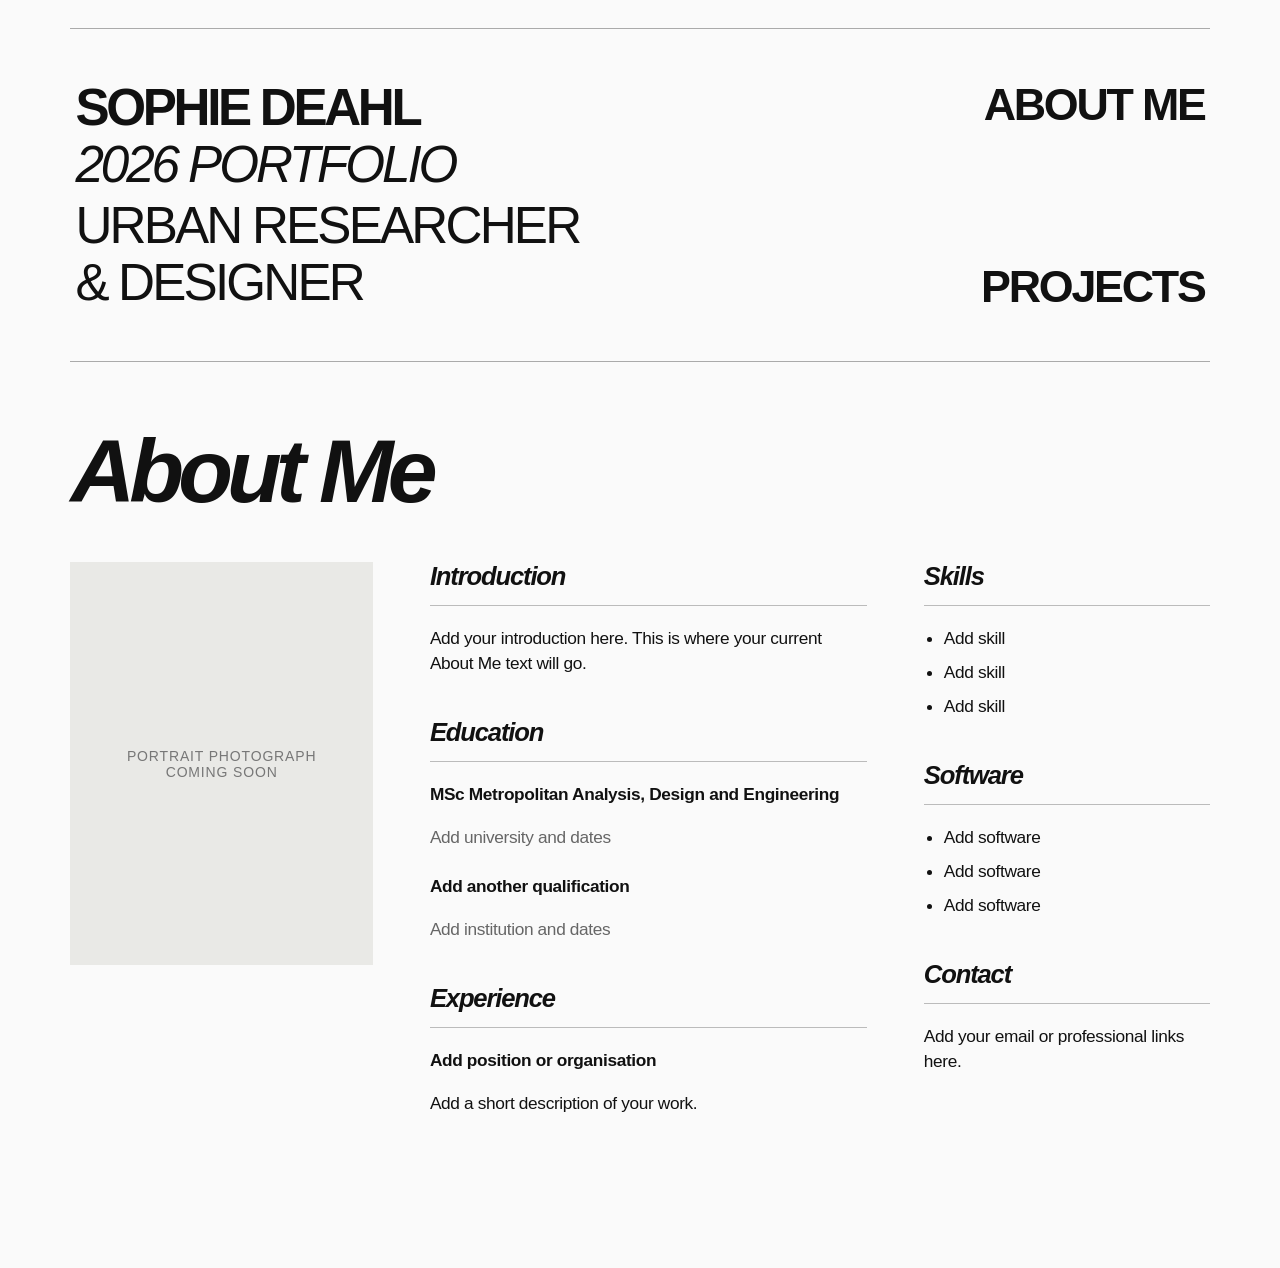
==== about.html @ f136ce9f "Create about.html" ====
<!DOCTYPE html>
<html lang="en">

<head>
  <meta charset="UTF-8">
  <meta name="viewport" content="width=device-width, initial-scale=1.0">

  <title>About Me — Sophie Deahl</title>

  <link rel="stylesheet" href="style.css">

  <style>
    * {
      box-sizing: border-box;
    }

    body {
      margin: 0;
      background: #fafafa;
      color: #111;
      font-family: Arial, Helvetica, sans-serif;
    }

    /* HEADER — SAME AS PROJECT PAGES */

    .landing {
      min-height: 0;
      display: flex;
      align-items: center;
      padding: 28px 5.5% 0;
    }

    .landing-inner {
      width: 100%;
      max-width: 1700px;
      margin: 0 auto;
    }

    .landing-line {
      width: 100%;
      height: 1px;
      background: #aaa;
    }

    .landing-row {
      display: flex;
      justify-content: space-between;
      align-items: stretch;
      gap: 40px;
      padding: 50px 5px;
    }

    .landing .identity {
      font-size: clamp(30px, 4vw, 60px);
      line-height: 1.12;
      letter-spacing: -.055em;
      flex-shrink: 0;
    }

    .landing-nav {
      display: flex;
      flex-direction: column;
      justify-content: space-between;
      align-items: flex-end;
      min-width: 0;
      text-align: right;
    }

    .landing-nav a {
      font-size: clamp(30px, 3.5vw, 54px);
      font-weight: 700;
      font-style: normal;
      letter-spacing: -.05em;
      line-height: 1.12;
      white-space: nowrap;
      cursor: pointer;
      color: inherit;
      text-decoration: none;
    }

    .landing-nav a:hover,
    .landing-nav a:focus-visible {
      font-weight: 400;
      font-style: italic;
    }

    /* ABOUT PAGE */

    .about-content {
      width: 100%;
      max-width: 1700px;
      margin: 0 auto;
      padding: 65px 5.5% 110px;
    }

    .about-heading {
      margin: 0 0 45px;
      font-size: clamp(48px, 7vw, 105px);
      font-weight: 700;
      font-style: italic;
      letter-spacing: -.065em;
      line-height: 1;
    }

    .about-grid {
      display: grid;
      grid-template-columns:
        minmax(0, 0.9fr)
        minmax(0, 1.3fr)
        minmax(0, 0.85fr);
      gap: 5%;
      align-items: start;
    }

    /* PORTRAIT */

    .portrait-frame {
      width: 100%;
      aspect-ratio: 3 / 4;
      background: #e9e9e6;
      position: relative;
      overflow: hidden;
    }

    .portrait-frame img {
      display: block;
      width: 100%;
      height: 100%;
      object-fit: cover;
    }

    .portrait-placeholder {
      position: absolute;
      inset: 0;
      display: flex;
      justify-content: center;
      align-items: center;
      padding: 25px;
      text-align: center;
      color: #777;
      font-size: 14px;
      letter-spacing: .06em;
      text-transform: uppercase;
    }

    .portrait-frame.has-image .portrait-placeholder {
      display: none;
    }

    /* TEXT */

    .about-section {
      margin-bottom: 42px;
    }

    .about-section h2 {
      font-size: clamp(22px, 2vw, 30px);
      font-weight: 700;
      font-style: italic;
      letter-spacing: -.045em;
      margin: 0 0 14px;
    }

    .about-rule {
      height: 1px;
      background: #bbb;
      margin-bottom: 20px;
    }

    .about-section p,
    .about-section li {
      font-size: clamp(17px, 1.35vw, 20px);
      line-height: 1.45;
      letter-spacing: -.02em;
    }

    .about-section p {
      margin: 0 0 18px;
    }

    .about-section ul {
      margin: 0;
      padding-left: 20px;
    }

    .about-section li {
      margin-bottom: 9px;
    }

    .about-section a {
      color: inherit;
      text-decoration: underline;
      text-underline-offset: 3px;
    }

    .about-section a:hover {
      font-style: italic;
    }

    .entry {
      margin-bottom: 24px;
    }

    .entry-title {
      font-weight: 700;
    }

    .entry-date {
      font-size: 15px;
      color: #666;
      margin-top: 4px;
    }

    /* TABLET */

    @media (max-width: 900px) {
      .about-grid {
        grid-template-columns:
          minmax(0, 1fr)
          minmax(0, 1.4fr);
        gap: 35px;
      }

      .about-sidebar {
        grid-column: 1 / -1;
        display: grid;
        grid-template-columns:
          repeat(2, minmax(0, 1fr));
        gap: 30px;
      }
    }

    /* MOBILE */

    @media (max-width: 700px) {
      .landing {
        padding: 25px 5% 0;
      }

      .landing-row {
        flex-direction: column;
        gap: 50px;
        padding: 35px 5px;
      }

      .landing .identity {
        font-size: clamp(26px, 6vw, 40px);
      }

      .landing-nav {
        align-items: flex-start;
        text-align: left;
        gap: 25px;
      }

      .landing-nav a {
        font-size: clamp(26px, 6vw, 40px);
      }

      .about-content {
        padding: 45px 5% 70px;
      }

      .about-heading {
        margin-bottom: 30px;
      }

      .about-grid {
        grid-template-columns: 1fr;
        gap: 35px;
      }

      .portrait-frame {
        max-width: 420px;
      }

      .about-sidebar {
        grid-column: auto;
        grid-template-columns: 1fr;
        gap: 0;
      }
    }
  </style>

</head>

<body>

  <!-- HEADER -->

  <header class="landing">
    <div class="landing-inner">

      <div class="landing-line"></div>

      <div class="landing-row">

        <a class="identity" href="index.html">
          <strong>SOPHIE DEAHL</strong>
          <em>2026 PORTFOLIO</em>
          <span>URBAN RESEARCHER<br>&amp; DESIGNER</span>
        </a>

        <nav class="landing-nav" aria-label="Main navigation">
          <a href="about.html" aria-current="page">ABOUT ME</a>
          <a href="index.html#projects">PROJECTS</a>
        </nav>

      </div>

      <div class="landing-line"></div>

    </div>
  </header>

  <!-- ABOUT ME CONTENT -->

  <main class="about-content">

    <h1 class="about-heading">About Me</h1>

    <div class="about-grid">

      <!-- LEFT COLUMN: PORTRAIT -->

      <div class="about-portrait">

        <div class="portrait-frame">

          <div class="portrait-placeholder">
            Portrait photograph<br>
            coming soon
          </div>

          <img
            src="assets/about.png"
            alt="Portrait of Sophie Deahl"
            onload="this.parentElement.classList.add('has-image')"
            onerror="this.style.display='none'"
          >

        </div>

      </div>

      <!-- MIDDLE COLUMN: ABOUT, EDUCATION, EXPERIENCE -->

      <div class="about-main">

        <section class="about-section">
          <h2>Introduction</h2>
          <div class="about-rule"></div>

          <p>
            Add your introduction here. This is where
            your current About Me text will go.
          </p>

        </section>

        <section class="about-section">
          <h2>Education</h2>
          <div class="about-rule"></div>

          <div class="entry">
            <p class="entry-title">
              MSc Metropolitan Analysis, Design and Engineering
            </p>
            <p class="entry-date">
              Add university and dates
            </p>
          </div>

          <div class="entry">
            <p class="entry-title">
              Add another qualification
            </p>
            <p class="entry-date">
              Add institution and dates
            </p>
          </div>

        </section>

        <section class="about-section">
          <h2>Experience</h2>
          <div class="about-rule"></div>

          <div class="entry">
            <p class="entry-title">
              Add position or organisation
            </p>
            <p>
              Add a short description of your work.
            </p>
          </div>

        </section>

      </div>

      <!-- RIGHT COLUMN: SKILLS, SOFTWARE, CONTACT -->

      <aside class="about-sidebar">

        <section class="about-section">
          <h2>Skills</h2>
          <div class="about-rule"></div>

          <ul>
            <li>Add skill</li>
            <li>Add skill</li>
            <li>Add skill</li>
          </ul>
        </section>

        <section class="about-section">
          <h2>Software</h2>
          <div class="about-rule"></div>

          <ul>
            <li>Add software</li>
            <li>Add software</li>
            <li>Add software</li>
          </ul>
        </section>

        <section class="about-section">
          <h2>Contact</h2>
          <div class="about-rule"></div>

          <p>
            Add your email or professional links here.
          </p>
        </section>

      </aside>

    </div>

  </main>

  <script src="projects.js"></script>

</body>
</html>
---- style.css ----
@import url('https://fonts.googleapis.com/css2?family=Arimo:ital,wght@0,400;0,700;1,400;1,700&display=swap');

*{box-sizing:border-box}

html{font-family:'Arimo',Arial,Helvetica,sans-serif}

body{margin:0;background:#fafafa;color:#111}

a{color:inherit;text-decoration:none}

.site-header{
  max-width:1700px;
  margin:0 auto;
  padding:88px 6.3% 43px;
  display:flex;
  align-items:flex-end;
  justify-content:space-between;
  border-bottom:1px solid #aaa;
  gap:30px;
}

.identity{
  display:flex;
  flex-direction:column;
  font-size:clamp(25px,2.5vw,38px);
  line-height:1.1;
  letter-spacing:-.055em;
}

.identity strong{
  font-weight:700;
  letter-spacing:-.065em;
}

.identity em{
  font-weight:400;
  font-style:italic;
  letter-spacing:-.06em;
}

.identity span{
  margin-top:3px;
  font-weight:400;
  letter-spacing:-.055em;
}

.resume-link{
  font-weight:400;
  font-style:normal;
  font-size:clamp(16px,1.3vw,20px);
  letter-spacing:-.035em;
  color:#555;
  white-space:nowrap;
  margin-bottom:4px;
}

.resume-link:hover,
.resume-link:focus-visible{
  font-style:italic;
  text-decoration:none;
}

.projects{
  max-width:1700px;
  margin:auto;
  padding:23px 6.3% 70px;
  display:grid;
  grid-template-columns:repeat(4,minmax(0,1fr));
  gap:24px 18px;
}

.project{display:block}

.thumb{
  position:relative;
  aspect-ratio:0.71;
  overflow:hidden;
  border-radius:0;
  background:#e9e9e9;
  transition:transform .35s;
}

.project:hover .thumb,
.project:focus-visible .thumb{
  transform:scale(1.04);
  z-index:1;
}

.thumb img{
  width:100%;
  height:100%;
  object-fit:cover;
  display:block;
  filter:grayscale(1) contrast(1.4) brightness(.85);
  transition:filter .35s,transform .35s;
}

.overlay{
  position:absolute;
  inset:0;
  display:flex;
  align-items:center;
  justify-content:flex-start;
  text-align:left;
  padding:clamp(12px,1.4vw,22px);
  background:rgba(0,0,0,.12);
  color:#fff;
  font-size:clamp(19px,2.35vw,38px);
  font-weight:700;
  font-style:italic;
  letter-spacing:-.065em;
  line-height:1.04;
  opacity:1;
  transition:color .35s,background .35s;
}

.overlay span{
  display:block;
  width:100%;
  overflow-wrap:break-word;
}

.project:hover img,
.project:focus-visible img{
  filter:grayscale(0) contrast(1) brightness(1);
  transform:scale(1.025);
}

.project:hover .overlay,
.project:focus-visible .overlay{
  color:#111;
  background:rgba(255,255,255,.16);
}

.project:focus-visible{
  outline:3px solid #111;
  outline-offset:4px;
}

.page{
  padding:42px 6.3% 70px;
  max-width:1600px;
  margin:auto;
}

.back{
  font-style:italic;
  display:inline-block;
  margin-bottom:35px;
}

.back:hover{text-decoration:underline}

h1{
  font-size:clamp(30px,4vw,58px);
  letter-spacing:-.05em;
  font-weight:500;
  margin:0 0 22px;
}

.pdf-frame{
  width:100%;
  height:80vh;
  min-height:500px;
  border:1px solid #ddd;
  background:#eee;
}

.download{
  display:inline-block;
  border-bottom:1px solid;
  margin:0 0 20px;
  font-style:italic;
}

footer{
  padding:20px 6.3% 30px;
  color:#777;
  font-size:12px;
}

@media(max-width:900px){
  .projects{
    grid-template-columns:repeat(2,minmax(0,1fr));
  }
  .site-header{
    padding-top:45px;
  }
  .overlay{
    font-size:clamp(22px,3.8vw,38px);
  }
}

@media(max-width:520px){
  .site-header{
    padding:35px 5% 28px;
    align-items:flex-start;
  }
  .identity{
    font-size:23px;
  }
  .resume-link{
    font-size:14px;
    margin-top:4px;
  }
  .projects{
    padding:18px 5% 40px;
    gap:14px;
    grid-template-columns:1fr;
  }
  .overlay{
    font-size:clamp(30px,7vw,44px);
    padding:22px;
  }
  .page{
    padding:30px 5%;
  }
  .pdf-frame{
    height:65vh;
    min-height:400px;
  }
}

@media(hover:none){
  .overlay{
    opacity:1;
    background:rgba(0,0,0,.12);
    color:#fff;
  }
  .thumb img{
    filter:grayscale(1) contrast(1.4) brightness(.85);
  }
}
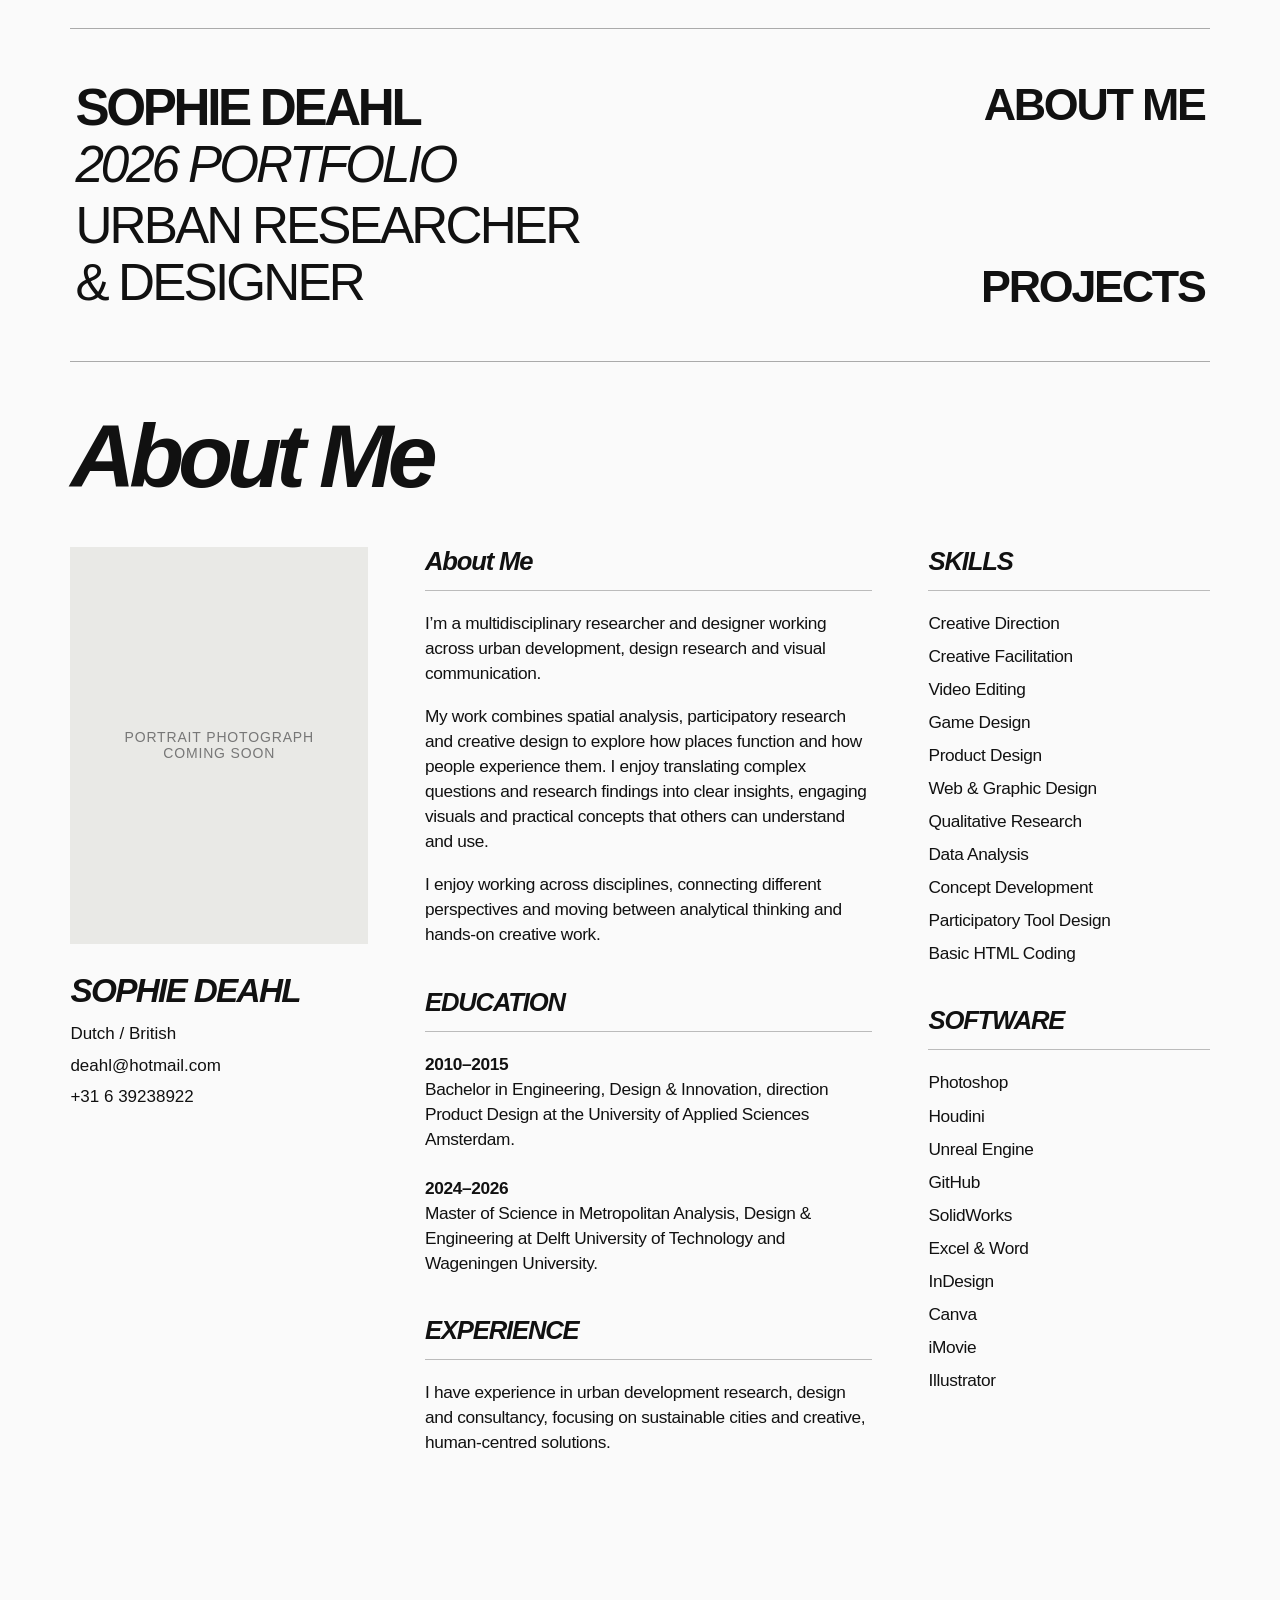
==== commit 934886cd: "Update about.html" ====
--- a/about.html
+++ b/about.html
@@ -22,7 +22,7 @@
       font-family: Arial, Helvetica, sans-serif;
     }
 
-    /* HEADER — SAME AS PROJECT PAGES */
+    /* HEADER */
 
     .landing {
       min-height: 0;
@@ -91,7 +91,7 @@
       width: 100%;
       max-width: 1700px;
       margin: 0 auto;
-      padding: 65px 5.5% 110px;
+      padding: 50px 5.5% 110px;
     }
 
     .about-heading {
@@ -107,7 +107,7 @@
       display: grid;
       grid-template-columns:
         minmax(0, 0.9fr)
-        minmax(0, 1.3fr)
+        minmax(0, 1.35fr)
         minmax(0, 0.85fr);
       gap: 5%;
       align-items: start;
@@ -136,33 +136,65 @@
       display: flex;
       justify-content: center;
       align-items: center;
-      padding: 25px;
       text-align: center;
       color: #777;
       font-size: 14px;
       letter-spacing: .06em;
       text-transform: uppercase;
+      padding: 25px;
     }
 
     .portrait-frame.has-image .portrait-placeholder {
       display: none;
     }
 
-    /* TEXT */
+    .personal-details {
+      margin-top: 28px;
+    }
+
+    .personal-name {
+      margin: 0 0 12px;
+      font-size: clamp(25px, 2.6vw, 38px);
+      font-weight: 700;
+      font-style: italic;
+      letter-spacing: -.05em;
+    }
+
+    .personal-details p,
+    .personal-details a {
+      display: block;
+      margin: 0 0 8px;
+      font-size: 17px;
+      line-height: 1.4;
+      color: inherit;
+    }
+
+    .personal-details a {
+      text-decoration: none;
+      overflow-wrap: anywhere;
+    }
+
+    .personal-details a:hover {
+      text-decoration: underline;
+      font-style: italic;
+    }
+
+    /* CONTENT SECTIONS */
 
     .about-section {
-      margin-bottom: 42px;
+      margin-bottom: 40px;
     }
 
     .about-section h2 {
+      margin: 0 0 14px;
       font-size: clamp(22px, 2vw, 30px);
       font-weight: 700;
       font-style: italic;
       letter-spacing: -.045em;
-      margin: 0 0 14px;
     }
 
     .about-rule {
+      width: 100%;
       height: 1px;
       background: #bbb;
       margin-bottom: 20px;
@@ -180,58 +212,38 @@
     }
 
     .about-section ul {
+      list-style: none;
       margin: 0;
-      padding-left: 20px;
+      padding: 0;
     }
 
     .about-section li {
-      margin-bottom: 9px;
-    }
-
-    .about-section a {
-      color: inherit;
-      text-decoration: underline;
-      text-underline-offset: 3px;
-    }
-
-    .about-section a:hover {
-      font-style: italic;
-    }
-
-    .entry {
+      margin-bottom: 8px;
+    }
+
+    .education-entry {
       margin-bottom: 24px;
     }
 
-    .entry-title {
+    .education-entry strong {
       font-weight: 700;
     }
 
-    .entry-date {
-      font-size: 15px;
-      color: #666;
-      margin-top: 4px;
-    }
-
-    /* TABLET */
+    /* MOBILE */
 
     @media (max-width: 900px) {
       .about-grid {
-        grid-template-columns:
-          minmax(0, 1fr)
-          minmax(0, 1.4fr);
+        grid-template-columns: minmax(0, 1fr) minmax(0, 1.4fr);
         gap: 35px;
       }
 
       .about-sidebar {
         grid-column: 1 / -1;
         display: grid;
-        grid-template-columns:
-          repeat(2, minmax(0, 1fr));
+        grid-template-columns: repeat(2, minmax(0, 1fr));
         gap: 30px;
       }
     }
-
-    /* MOBILE */
 
     @media (max-width: 700px) {
       .landing {
@@ -259,7 +271,7 @@
       }
 
       .about-content {
-        padding: 45px 5% 70px;
+        padding: 40px 5% 70px;
       }
 
       .about-heading {
@@ -314,7 +326,7 @@
     </div>
   </header>
 
-  <!-- ABOUT ME CONTENT -->
+  <!-- ABOUT ME -->
 
   <main class="about-content">
 
@@ -322,7 +334,7 @@
 
     <div class="about-grid">
 
-      <!-- LEFT COLUMN: PORTRAIT -->
+      <!-- LEFT COLUMN: PHOTO AND CONTACT -->
 
       <div class="about-portrait">
 
@@ -342,97 +354,137 @@
 
         </div>
 
+        <div class="personal-details">
+          <h2 class="personal-name">SOPHIE DEAHL</h2>
+
+          <p>Dutch / British</p>
+
+          <a href="mailto:deahl@hotmail.com">
+            deahl@hotmail.com
+          </a>
+
+          <a href="tel:+31639238922">
+            +31 6 39238922
+          </a>
+        </div>
+
       </div>
 
-      <!-- MIDDLE COLUMN: ABOUT, EDUCATION, EXPERIENCE -->
+      <!-- MIDDLE COLUMN -->
 
       <div class="about-main">
 
         <section class="about-section">
-          <h2>Introduction</h2>
+
+          <h2>About Me</h2>
           <div class="about-rule"></div>
 
           <p>
-            Add your introduction here. This is where
-            your current About Me text will go.
+            I’m a multidisciplinary researcher and designer
+            working across urban development, design research
+            and visual communication.
           </p>
 
+          <p>
+            My work combines spatial analysis, participatory
+            research and creative design to explore how places
+            function and how people experience them. I enjoy
+            translating complex questions and research findings
+            into clear insights, engaging visuals and practical
+            concepts that others can understand and use.
+          </p>
+
+          <p>
+            I enjoy working across disciplines, connecting
+            different perspectives and moving between
+            analytical thinking and hands-on creative work.
+          </p>
+
         </section>
 
         <section class="about-section">
-          <h2>Education</h2>
+
+          <h2>EDUCATION</h2>
           <div class="about-rule"></div>
 
-          <div class="entry">
-            <p class="entry-title">
-              MSc Metropolitan Analysis, Design and Engineering
-            </p>
-            <p class="entry-date">
-              Add university and dates
+          <div class="education-entry">
+            <p>
+              <strong>2010–2015</strong><br>
+              Bachelor in Engineering, Design &amp; Innovation,
+              direction Product Design at the University of
+              Applied Sciences Amsterdam.
             </p>
           </div>
 
-          <div class="entry">
-            <p class="entry-title">
-              Add another qualification
-            </p>
-            <p class="entry-date">
-              Add institution and dates
+          <div class="education-entry">
+            <p>
+              <strong>2024–2026</strong><br>
+              Master of Science in Metropolitan Analysis,
+              Design &amp; Engineering at Delft University
+              of Technology and Wageningen University.
             </p>
           </div>
 
         </section>
 
         <section class="about-section">
-          <h2>Experience</h2>
+
+          <h2>EXPERIENCE</h2>
           <div class="about-rule"></div>
 
-          <div class="entry">
-            <p class="entry-title">
-              Add position or organisation
-            </p>
-            <p>
-              Add a short description of your work.
-            </p>
-          </div>
+          <p>
+            I have experience in urban development research,
+            design and consultancy, focusing on sustainable
+            cities and creative, human-centred solutions.
+          </p>
 
         </section>
 
       </div>
 
-      <!-- RIGHT COLUMN: SKILLS, SOFTWARE, CONTACT -->
+      <!-- RIGHT COLUMN -->
 
       <aside class="about-sidebar">
 
         <section class="about-section">
-          <h2>Skills</h2>
+
+          <h2>SKILLS</h2>
           <div class="about-rule"></div>
 
           <ul>
-            <li>Add skill</li>
-            <li>Add skill</li>
-            <li>Add skill</li>
+            <li>Creative Direction</li>
+            <li>Creative Facilitation</li>
+            <li>Video Editing</li>
+            <li>Game Design</li>
+            <li>Product Design</li>
+            <li>Web &amp; Graphic Design</li>
+            <li>Qualitative Research</li>
+            <li>Data Analysis</li>
+            <li>Concept Development</li>
+            <li>Participatory Tool Design</li>
+            <li>Basic HTML Coding</li>
           </ul>
+
         </section>
 
         <section class="about-section">
-          <h2>Software</h2>
+
+          <h2>SOFTWARE</h2>
           <div class="about-rule"></div>
 
           <ul>
-            <li>Add software</li>
-            <li>Add software</li>
-            <li>Add software</li>
+            <li>Photoshop</li>
+            <li>Houdini</li>
+            <li>Unreal Engine</li>
+            <li>GitHub</li>
+            <li>SolidWorks</li>
+            <li>Excel &amp; Word</li>
+            <li>InDesign</li>
+            <li>Canva</li>
+            <li>iMovie</li>
+            <li>Illustrator</li>
           </ul>
-        </section>
-
-        <section class="about-section">
-          <h2>Contact</h2>
-          <div class="about-rule"></div>
-
-          <p>
-            Add your email or professional links here.
-          </p>
+
         </section>
 
       </aside>
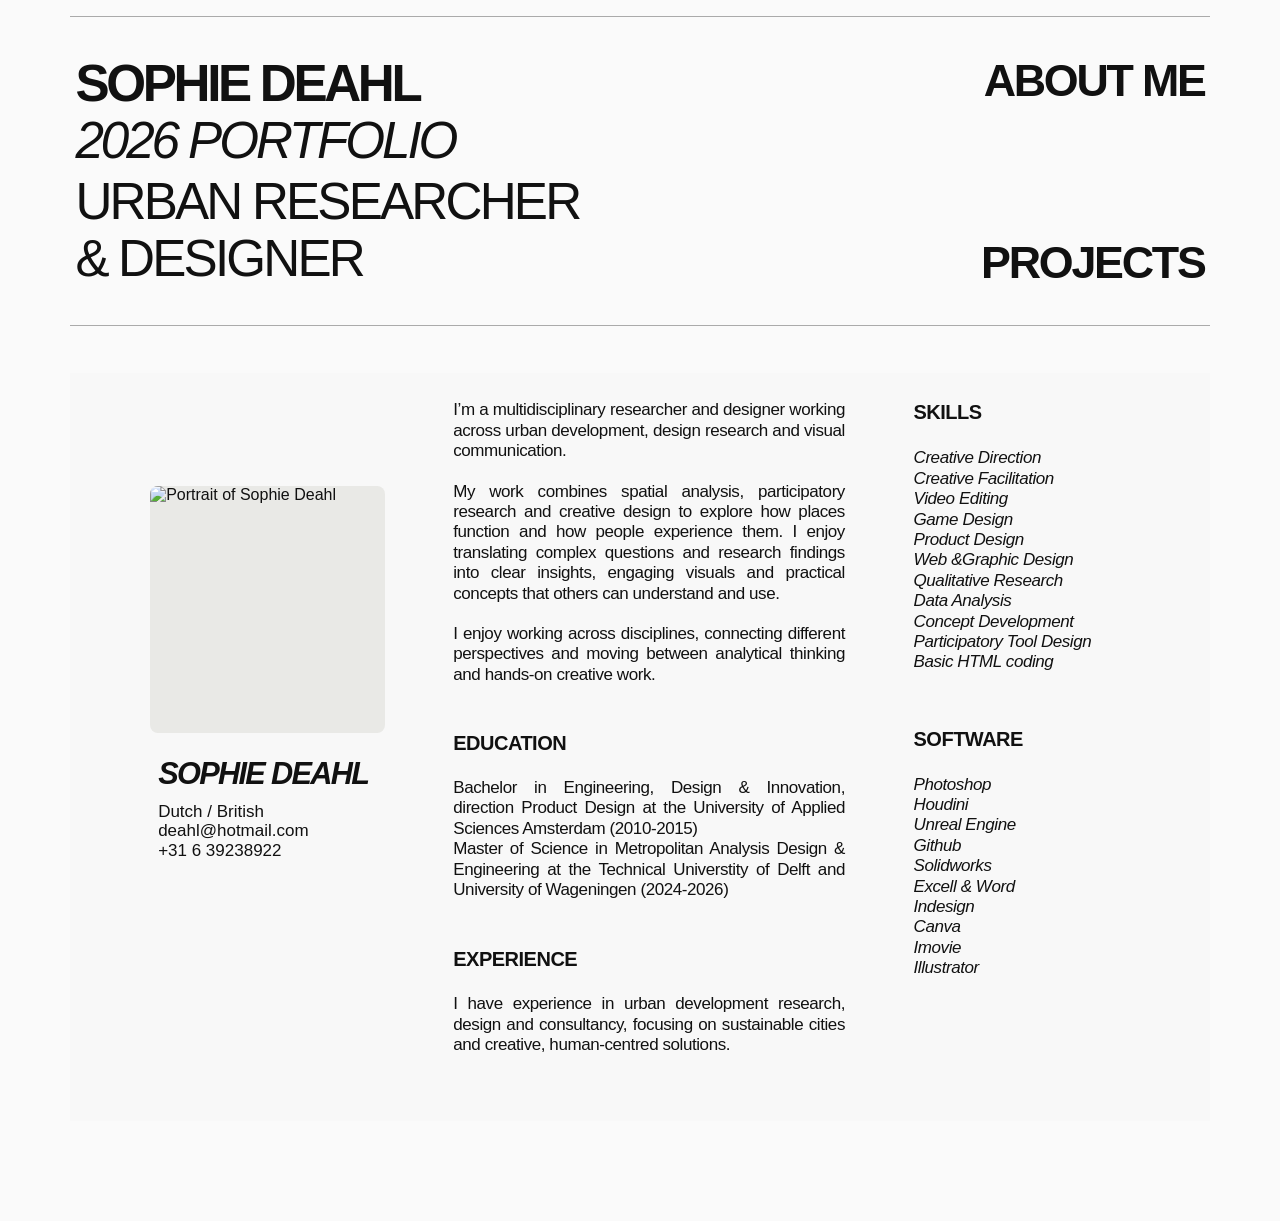
==== commit 939192db: "Update about.html" ====
--- a/about.html
+++ b/about.html
@@ -13,6 +13,10 @@
   <style>
     * {
       box-sizing: border-box;
+    }
+
+    html {
+      scroll-behavior: smooth;
     }
 
     body {
@@ -22,13 +26,13 @@
       font-family: Arial, Helvetica, sans-serif;
     }
 
-    /* HEADER */
+    /* SAME HEADER AS THE PORTFOLIO */
 
     .landing {
       min-height: 0;
       display: flex;
       align-items: center;
-      padding: 28px 5.5% 0;
+      padding: 16px 5.5% 0;
     }
 
     .landing-inner {
@@ -48,7 +52,7 @@
       justify-content: space-between;
       align-items: stretch;
       gap: 40px;
-      padding: 50px 5px;
+      padding: 38px 5px;
     }
 
     .landing .identity {
@@ -85,165 +89,171 @@
       font-style: italic;
     }
 
-    /* ABOUT PAGE */
+    /* ABOUT ME CONTENT */
 
     .about-content {
       width: 100%;
       max-width: 1700px;
       margin: 0 auto;
-      padding: 50px 5.5% 110px;
-    }
-
-    .about-heading {
-      margin: 0 0 45px;
-      font-size: clamp(48px, 7vw, 105px);
-      font-weight: 700;
-      font-style: italic;
-      letter-spacing: -.065em;
-      line-height: 1;
+      padding: 47px 5.5% 100px;
+    }
+
+    .about-panel {
+      width: 100%;
+      background: #f8f8f8;
+      padding: 27px 7% 65px;
     }
 
     .about-grid {
       display: grid;
       grid-template-columns:
-        minmax(0, 0.9fr)
-        minmax(0, 1.35fr)
-        minmax(0, 0.85fr);
-      gap: 5%;
+        minmax(0, 1.03fr)
+        minmax(0, 1.72fr)
+        minmax(0, 0.95fr);
+      column-gap: 7%;
       align-items: start;
     }
 
-    /* PORTRAIT */
-
-    .portrait-frame {
-      width: 100%;
-      aspect-ratio: 3 / 4;
-      background: #e9e9e6;
-      position: relative;
-      overflow: hidden;
-    }
-
-    .portrait-frame img {
+    /* LEFT COLUMN */
+
+    .about-left {
+      padding-top: 86px;
+    }
+
+    .about-photo {
       display: block;
       width: 100%;
-      height: 100%;
+      max-width: 260px;
+      height: auto;
+      aspect-ratio: 1 / 1.05;
       object-fit: cover;
-    }
-
-    .portrait-placeholder {
-      position: absolute;
-      inset: 0;
-      display: flex;
-      justify-content: center;
-      align-items: center;
-      text-align: center;
-      color: #777;
-      font-size: 14px;
-      letter-spacing: .06em;
-      text-transform: uppercase;
-      padding: 25px;
-    }
-
-    .portrait-frame.has-image .portrait-placeholder {
-      display: none;
-    }
-
-    .personal-details {
-      margin-top: 28px;
-    }
-
-    .personal-name {
+      object-position: center;
+      border-radius: 8px;
+      background: #e9e9e6;
+    }
+
+    .about-contact {
+      padding: 25px 8px 0;
+    }
+
+    .about-name {
       margin: 0 0 12px;
-      font-size: clamp(25px, 2.6vw, 38px);
+      font-size: clamp(25px, 2.4vw, 34px);
       font-weight: 700;
       font-style: italic;
-      letter-spacing: -.05em;
-    }
-
-    .personal-details p,
-    .personal-details a {
+      line-height: 1.05;
+      letter-spacing: -.055em;
+      white-space: nowrap;
+    }
+
+    .about-contact p,
+    .about-contact a {
       display: block;
-      margin: 0 0 8px;
+      margin: 0;
+      color: #111;
       font-size: 17px;
-      line-height: 1.4;
-      color: inherit;
-    }
-
-    .personal-details a {
+      line-height: 1.14;
       text-decoration: none;
-      overflow-wrap: anywhere;
-    }
-
-    .personal-details a:hover {
+    }
+
+    .about-contact a:hover {
       text-decoration: underline;
+    }
+
+    /* MIDDLE COLUMN */
+
+    .about-middle {
+      min-width: 0;
+    }
+
+    .about-middle p {
+      margin: 0 0 20px;
+      font-size: 17px;
+      line-height: 1.2;
+      letter-spacing: -.025em;
+      text-align: justify;
+      hyphens: none;
+    }
+
+    .about-section {
+      margin-top: 46px;
+    }
+
+    .about-section h2 {
+      margin: 0 0 23px;
+      font-size: 20px;
+      font-weight: 700;
+      font-style: normal;
+      line-height: 1.2;
+      letter-spacing: -.025em;
+    }
+
+    .about-section p {
+      margin-bottom: 0;
+    }
+
+    .about-section + .about-section {
+      margin-top: 47px;
+    }
+
+    /* RIGHT COLUMN */
+
+    .about-right {
+      min-width: 0;
+    }
+
+    .about-right section + section {
+      margin-top: 54px;
+    }
+
+    .about-right h2 {
+      margin: 0 0 24px;
+      font-size: 20px;
+      font-weight: 700;
+      font-style: normal;
+      line-height: 1.2;
+      letter-spacing: -.025em;
+    }
+
+    .about-right ul {
+      list-style: none;
+      padding: 0;
+      margin: 0;
+    }
+
+    .about-right li {
+      margin: 0;
+      font-size: 17px;
+      font-weight: 400;
       font-style: italic;
-    }
-
-    /* CONTENT SECTIONS */
-
-    .about-section {
-      margin-bottom: 40px;
-    }
-
-    .about-section h2 {
-      margin: 0 0 14px;
-      font-size: clamp(22px, 2vw, 30px);
-      font-weight: 700;
-      font-style: italic;
-      letter-spacing: -.045em;
-    }
-
-    .about-rule {
-      width: 100%;
-      height: 1px;
-      background: #bbb;
-      margin-bottom: 20px;
-    }
-
-    .about-section p,
-    .about-section li {
-      font-size: clamp(17px, 1.35vw, 20px);
-      line-height: 1.45;
-      letter-spacing: -.02em;
-    }
-
-    .about-section p {
-      margin: 0 0 18px;
-    }
-
-    .about-section ul {
-      list-style: none;
-      margin: 0;
-      padding: 0;
-    }
-
-    .about-section li {
-      margin-bottom: 8px;
-    }
-
-    .education-entry {
-      margin-bottom: 24px;
-    }
-
-    .education-entry strong {
-      font-weight: 700;
+      line-height: 1.2;
+      letter-spacing: -.025em;
+    }
+
+    /* TABLET */
+
+    @media (max-width: 1050px) {
+      .about-panel {
+        padding: 28px 5% 60px;
+      }
+
+      .about-grid {
+        grid-template-columns:
+          minmax(0, 1fr)
+          minmax(0, 1.5fr);
+        gap: 40px;
+      }
+
+      .about-right {
+        grid-column: 2;
+      }
+
+      .about-left {
+        padding-top: 60px;
+      }
     }
 
     /* MOBILE */
-
-    @media (max-width: 900px) {
-      .about-grid {
-        grid-template-columns: minmax(0, 1fr) minmax(0, 1.4fr);
-        gap: 35px;
-      }
-
-      .about-sidebar {
-        grid-column: 1 / -1;
-        display: grid;
-        grid-template-columns: repeat(2, minmax(0, 1fr));
-        gap: 30px;
-      }
-    }
 
     @media (max-width: 700px) {
       .landing {
@@ -271,11 +281,11 @@
       }
 
       .about-content {
-        padding: 40px 5% 70px;
-      }
-
-      .about-heading {
-        margin-bottom: 30px;
+        padding: 30px 5% 70px;
+      }
+
+      .about-panel {
+        padding: 25px 20px 45px;
       }
 
       .about-grid {
@@ -283,18 +293,31 @@
         gap: 35px;
       }
 
-      .portrait-frame {
-        max-width: 420px;
-      }
-
-      .about-sidebar {
+      .about-left {
+        padding-top: 0;
+      }
+
+      .about-photo {
+        max-width: 260px;
+      }
+
+      .about-contact {
+        padding-left: 0;
+      }
+
+      .about-right {
         grid-column: auto;
-        grid-template-columns: 1fr;
-        gap: 0;
+      }
+
+      .about-middle p {
+        font-size: 17px;
+      }
+
+      .about-section {
+        margin-top: 38px;
       }
     }
   </style>
-
 </head>
 
 <body>
@@ -326,58 +349,47 @@
     </div>
   </header>
 
-  <!-- ABOUT ME -->
+  <!-- ABOUT ME PAGE -->
 
   <main class="about-content">
 
-    <h1 class="about-heading">About Me</h1>
-
-    <div class="about-grid">
-
-      <!-- LEFT COLUMN: PHOTO AND CONTACT -->
-
-      <div class="about-portrait">
-
-        <div class="portrait-frame">
-
-          <div class="portrait-placeholder">
-            Portrait photograph<br>
-            coming soon
-          </div>
+    <div class="about-panel">
+
+      <div class="about-grid">
+
+        <!-- LEFT: PHOTO AND CONTACT -->
+
+        <div class="about-left">
 
           <img
+            class="about-photo"
             src="assets/about.png"
             alt="Portrait of Sophie Deahl"
-            onload="this.parentElement.classList.add('has-image')"
-            onerror="this.style.display='none'"
           >
 
+          <div class="about-contact">
+
+            <h1 class="about-name">
+              SOPHIE DEAHL
+            </h1>
+
+            <p>Dutch / British</p>
+
+            <a href="mailto:deahl@hotmail.com">
+              deahl@hotmail.com
+            </a>
+
+            <a href="tel:+31639238922">
+              +31 6 39238922
+            </a>
+
+          </div>
+
         </div>
 
-        <div class="personal-details">
-          <h2 class="personal-name">SOPHIE DEAHL</h2>
-
-          <p>Dutch / British</p>
-
-          <a href="mailto:deahl@hotmail.com">
-            deahl@hotmail.com
-          </a>
-
-          <a href="tel:+31639238922">
-            +31 6 39238922
-          </a>
-        </div>
-
-      </div>
-
-      <!-- MIDDLE COLUMN -->
-
-      <div class="about-main">
-
-        <section class="about-section">
-
-          <h2>About Me</h2>
-          <div class="about-rule"></div>
+        <!-- MIDDLE: BIOGRAPHY, EDUCATION, EXPERIENCE -->
+
+        <div class="about-middle">
 
           <p>
             I’m a multidisciplinary researcher and designer
@@ -396,98 +408,86 @@
 
           <p>
             I enjoy working across disciplines, connecting
-            different perspectives and moving between
-            analytical thinking and hands-on creative work.
+            different perspectives and moving between analytical
+            thinking and hands-on creative work.
           </p>
 
-        </section>
-
-        <section class="about-section">
-
-          <h2>EDUCATION</h2>
-          <div class="about-rule"></div>
-
-          <div class="education-entry">
+          <section class="about-section">
+
+            <h2>EDUCATION</h2>
+
             <p>
-              <strong>2010–2015</strong><br>
               Bachelor in Engineering, Design &amp; Innovation,
               direction Product Design at the University of
-              Applied Sciences Amsterdam.
+              Applied Sciences Amsterdam (2010-2015)
+              <br>
+              Master of Science in Metropolitan Analysis Design
+              &amp; Engineering at the Technical Universtity
+              of Delft and University of Wageningen (2024-2026)
             </p>
-          </div>
-
-          <div class="education-entry">
+
+          </section>
+
+          <section class="about-section">
+
+            <h2>EXPERIENCE</h2>
+
             <p>
-              <strong>2024–2026</strong><br>
-              Master of Science in Metropolitan Analysis,
-              Design &amp; Engineering at Delft University
-              of Technology and Wageningen University.
+              I have experience in urban development research,
+              design and consultancy, focusing on sustainable
+              cities and creative, human-centred solutions.
             </p>
-          </div>
-
-        </section>
-
-        <section class="about-section">
-
-          <h2>EXPERIENCE</h2>
-          <div class="about-rule"></div>
-
-          <p>
-            I have experience in urban development research,
-            design and consultancy, focusing on sustainable
-            cities and creative, human-centred solutions.
-          </p>
-
-        </section>
+
+          </section>
+
+        </div>
+
+        <!-- RIGHT: SKILLS AND SOFTWARE -->
+
+        <aside class="about-right">
+
+          <section>
+
+            <h2>SKILLS</h2>
+
+            <ul>
+              <li>Creative Direction</li>
+              <li>Creative Facilitation</li>
+              <li>Video Editing</li>
+              <li>Game Design</li>
+              <li>Product Design</li>
+              <li>Web &amp;Graphic Design</li>
+              <li>Qualitative Research</li>
+              <li>Data Analysis</li>
+              <li>Concept Development</li>
+              <li>Participatory Tool Design</li>
+              <li>Basic HTML coding</li>
+            </ul>
+
+          </section>
+
+          <section>
+
+            <h2>SOFTWARE</h2>
+
+            <ul>
+              <li>Photoshop</li>
+              <li>Houdini</li>
+              <li>Unreal Engine</li>
+              <li>Github</li>
+              <li>Solidworks</li>
+              <li>Excell &amp; Word</li>
+              <li>Indesign</li>
+              <li>Canva</li>
+              <li>Imovie</li>
+              <li>Illustrator</li>
+            </ul>
+
+          </section>
+
+        </aside>
 
       </div>
-
-      <!-- RIGHT COLUMN -->
-
-      <aside class="about-sidebar">
-
-        <section class="about-section">
-
-          <h2>SKILLS</h2>
-          <div class="about-rule"></div>
-
-          <ul>
-            <li>Creative Direction</li>
-            <li>Creative Facilitation</li>
-            <li>Video Editing</li>
-            <li>Game Design</li>
-            <li>Product Design</li>
-            <li>Web &amp; Graphic Design</li>
-            <li>Qualitative Research</li>
-            <li>Data Analysis</li>
-            <li>Concept Development</li>
-            <li>Participatory Tool Design</li>
-            <li>Basic HTML Coding</li>
-          </ul>
-
-        </section>
-
-        <section class="about-section">
-
-          <h2>SOFTWARE</h2>
-          <div class="about-rule"></div>
-
-          <ul>
-            <li>Photoshop</li>
-            <li>Houdini</li>
-            <li>Unreal Engine</li>
-            <li>GitHub</li>
-            <li>SolidWorks</li>
-            <li>Excel &amp; Word</li>
-            <li>InDesign</li>
-            <li>Canva</li>
-            <li>iMovie</li>
-            <li>Illustrator</li>
-          </ul>
-
-        </section>
-
-      </aside>
 
     </div>
 
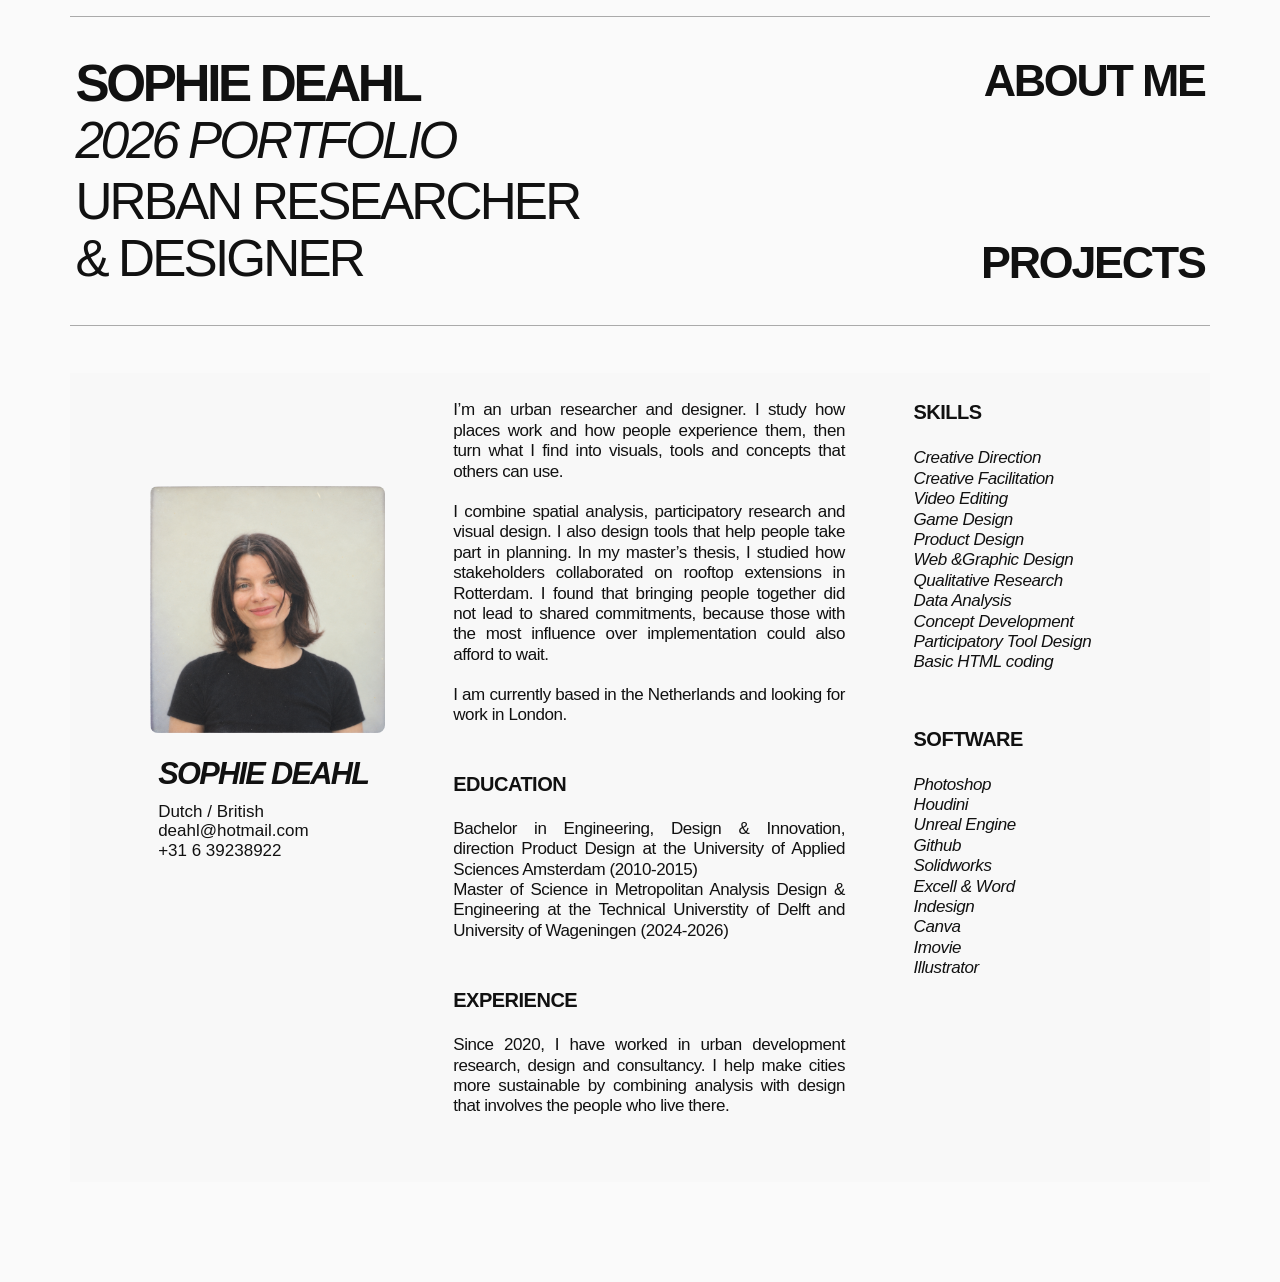
==== commit 6cd6e8cb: "Update about.html" ====
--- a/about.html
+++ b/about.html
@@ -392,24 +392,19 @@
         <div class="about-middle">
 
           <p>
-            I’m a multidisciplinary researcher and designer
-            working across urban development, design research
-            and visual communication.
+           I’m an urban researcher and designer. I study how places work and how people experience them, then turn what I find into visuals, tools and concepts that others can use.
+
+
           </p>
 
           <p>
-            My work combines spatial analysis, participatory
-            research and creative design to explore how places
-            function and how people experience them. I enjoy
-            translating complex questions and research findings
-            into clear insights, engaging visuals and practical
-            concepts that others can understand and use.
+          I combine spatial analysis, participatory research and visual design. I also design tools that help people take part in planning. In my master’s thesis, I studied how stakeholders collaborated on rooftop extensions in Rotterdam. I found that bringing people together did not lead to shared commitments, because those with the most influence over implementation could also afford to wait.
+
+
           </p>
 
           <p>
-            I enjoy working across disciplines, connecting
-            different perspectives and moving between analytical
-            thinking and hands-on creative work.
+         I am currently based in the Netherlands and looking for work in London.
           </p>
 
           <section class="about-section">
@@ -433,9 +428,7 @@
             <h2>EXPERIENCE</h2>
 
             <p>
-              I have experience in urban development research,
-              design and consultancy, focusing on sustainable
-              cities and creative, human-centred solutions.
+            Since 2020, I have worked in urban development research, design and consultancy. I help make cities more sustainable by combining analysis with design that involves the people who live there.
             </p>
 
           </section>
--- a/style.css
+++ b/style.css
@@ -232,3 +232,55 @@
     filter:grayscale(1) contrast(1.4) brightness(.85);
   }
 }
+
+
+/* ABOUT ME — LARGER TEXT AND ORIGINAL PROPORTIONS */
+
+@media (min-width: 1001px) {
+
+  .about-layout {
+    grid-template-columns:
+      minmax(0, 1.03fr)
+      minmax(0, 1.8fr)
+      minmax(0, .95fr);
+    column-gap: 6%;
+  }
+
+  .about-middle p {
+    font-size: clamp(18px, 1.32vw, 21px);
+    line-height: 1.18;
+    letter-spacing: -.025em;
+  }
+
+  .about-middle h2,
+  .about-right h2 {
+    font-size: clamp(20px, 1.48vw, 23px);
+  }
+
+  .about-right li {
+    font-size: clamp(18px, 1.32vw, 21px);
+    line-height: 1.18;
+  }
+
+  .about-contact p,
+  .about-contact a {
+    font-size: clamp(18px, 1.32vw, 21px);
+  }
+
+  .about-contact h2 {
+    font-size: clamp(30px, 2.4vw, 36px);
+  }
+
+  .about-layout {
+    padding-top: 28px;
+    padding-bottom: 65px;
+  }
+
+  .about-middle section {
+    margin-top: 46px;
+  }
+
+  .about-right section + section {
+    margin-top: 54px;
+  }
+}
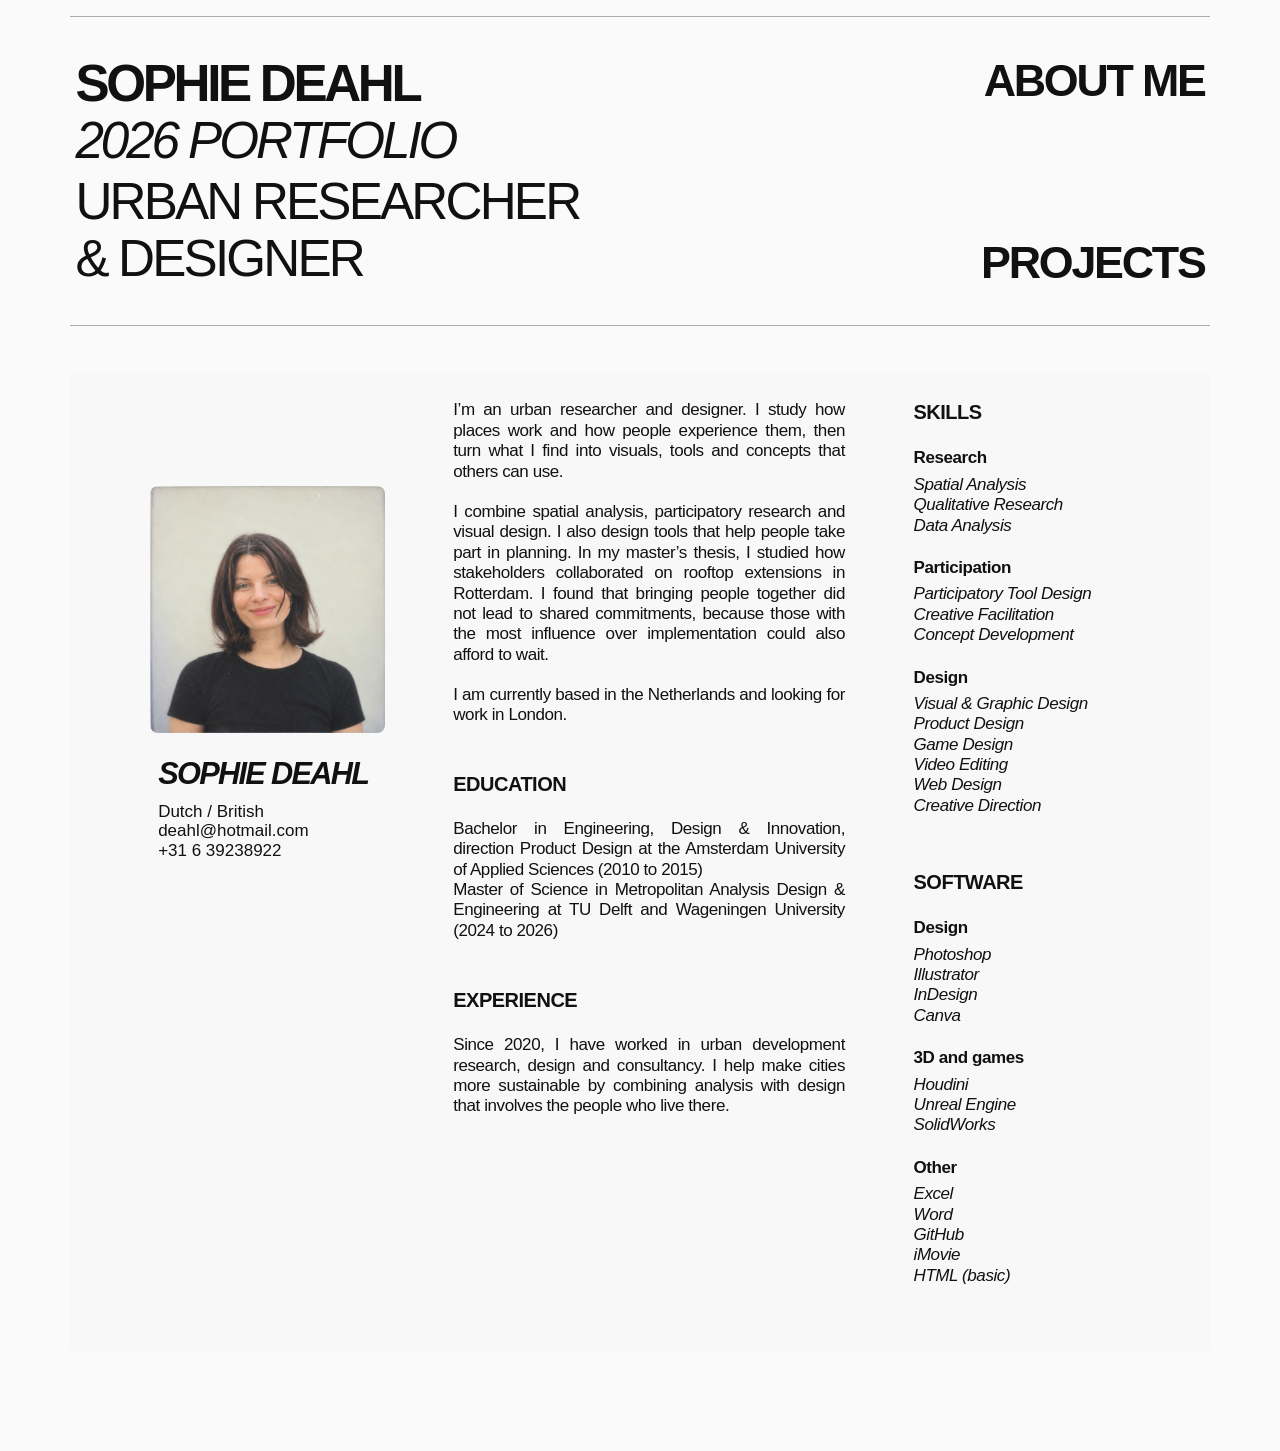
==== commit 202b1e26: "Update about.html" ====
--- a/about.html
+++ b/about.html
@@ -1,4 +1,3 @@
-
 <!DOCTYPE html>
 <html lang="en">
 
@@ -215,6 +214,19 @@
       letter-spacing: -.025em;
     }
 
+    .about-right h3 {
+      margin: 22px 0 6px;
+      font-size: 17px;
+      font-weight: 700;
+      font-style: normal;
+      line-height: 1.2;
+      letter-spacing: -.025em;
+    }
+
+    .about-right h2 + h3 {
+      margin-top: 0;
+    }
+
     .about-right ul {
       list-style: none;
       padding: 0;
@@ -413,12 +425,12 @@
 
             <p>
               Bachelor in Engineering, Design &amp; Innovation,
-              direction Product Design at the University of
-              Applied Sciences Amsterdam (2010-2015)
+              direction Product Design at the Amsterdam University of
+              Applied Sciences (2010 to 2015)
               <br>
               Master of Science in Metropolitan Analysis Design
-              &amp; Engineering at the Technical Universtity
-              of Delft and University of Wageningen (2024-2026)
+              &amp; Engineering at TU Delft
+              and Wageningen University (2024 to 2026)
             </p>
 
           </section>
@@ -443,37 +455,58 @@
 
             <h2>SKILLS</h2>
 
+            <h3>Research</h3>
             <ul>
-              <li>Creative Direction</li>
-              <li>Creative Facilitation</li>
-              <li>Video Editing</li>
-              <li>Game Design</li>
-              <li>Product Design</li>
-              <li>Web &amp;Graphic Design</li>
+              <li>Spatial Analysis</li>
               <li>Qualitative Research</li>
               <li>Data Analysis</li>
+            </ul>
+
+            <h3>Participation</h3>
+            <ul>
+              <li>Participatory Tool Design</li>
+              <li>Creative Facilitation</li>
               <li>Concept Development</li>
-              <li>Participatory Tool Design</li>
-              <li>Basic HTML coding</li>
             </ul>
 
+            <h3>Design</h3>
+            <ul>
+              <li>Visual &amp; Graphic Design</li>
+              <li>Product Design</li>
+              <li>Game Design</li>
+              <li>Video Editing</li>
+              <li>Web Design</li>
+              <li>Creative Direction</li>
+            </ul>
+
           </section>
 
           <section>
 
             <h2>SOFTWARE</h2>
 
+            <h3>Design</h3>
             <ul>
               <li>Photoshop</li>
+              <li>Illustrator</li>
+              <li>InDesign</li>
+              <li>Canva</li>
+            </ul>
+
+            <h3>3D and games</h3>
+            <ul>
               <li>Houdini</li>
               <li>Unreal Engine</li>
-              <li>Github</li>
-              <li>Solidworks</li>
-              <li>Excell &amp; Word</li>
-              <li>Indesign</li>
-              <li>Canva</li>
-              <li>Imovie</li>
-              <li>Illustrator</li>
+              <li>SolidWorks</li>
+            </ul>
+
+            <h3>Other</h3>
+            <ul>
+              <li>Excel</li>
+              <li>Word</li>
+              <li>GitHub</li>
+              <li>iMovie</li>
+              <li>HTML (basic)</li>
             </ul>
 
           </section>
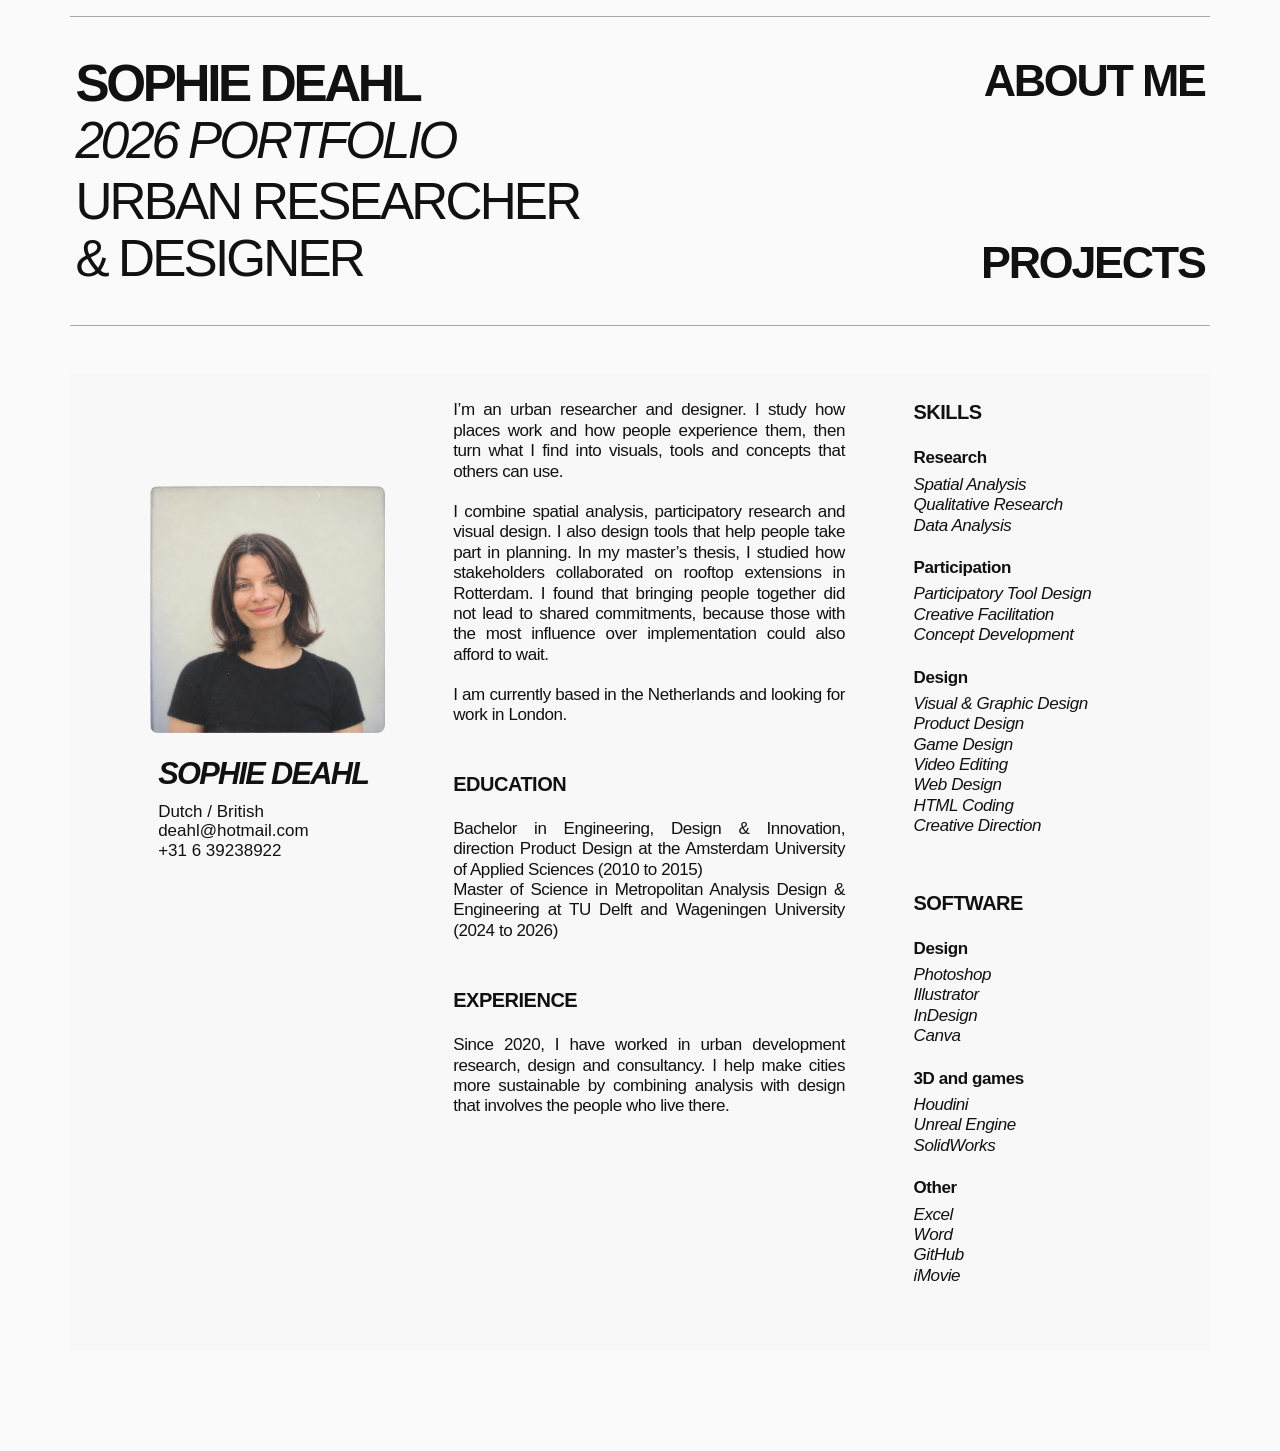
==== commit df848ccc: "Update about.html" ====
--- a/about.html
+++ b/about.html
@@ -476,6 +476,7 @@
               <li>Game Design</li>
               <li>Video Editing</li>
               <li>Web Design</li>
+              <li>HTML Coding</li>
               <li>Creative Direction</li>
             </ul>
 
@@ -506,7 +507,6 @@
               <li>Word</li>
               <li>GitHub</li>
               <li>iMovie</li>
-              <li>HTML (basic)</li>
             </ul>
 
           </section>
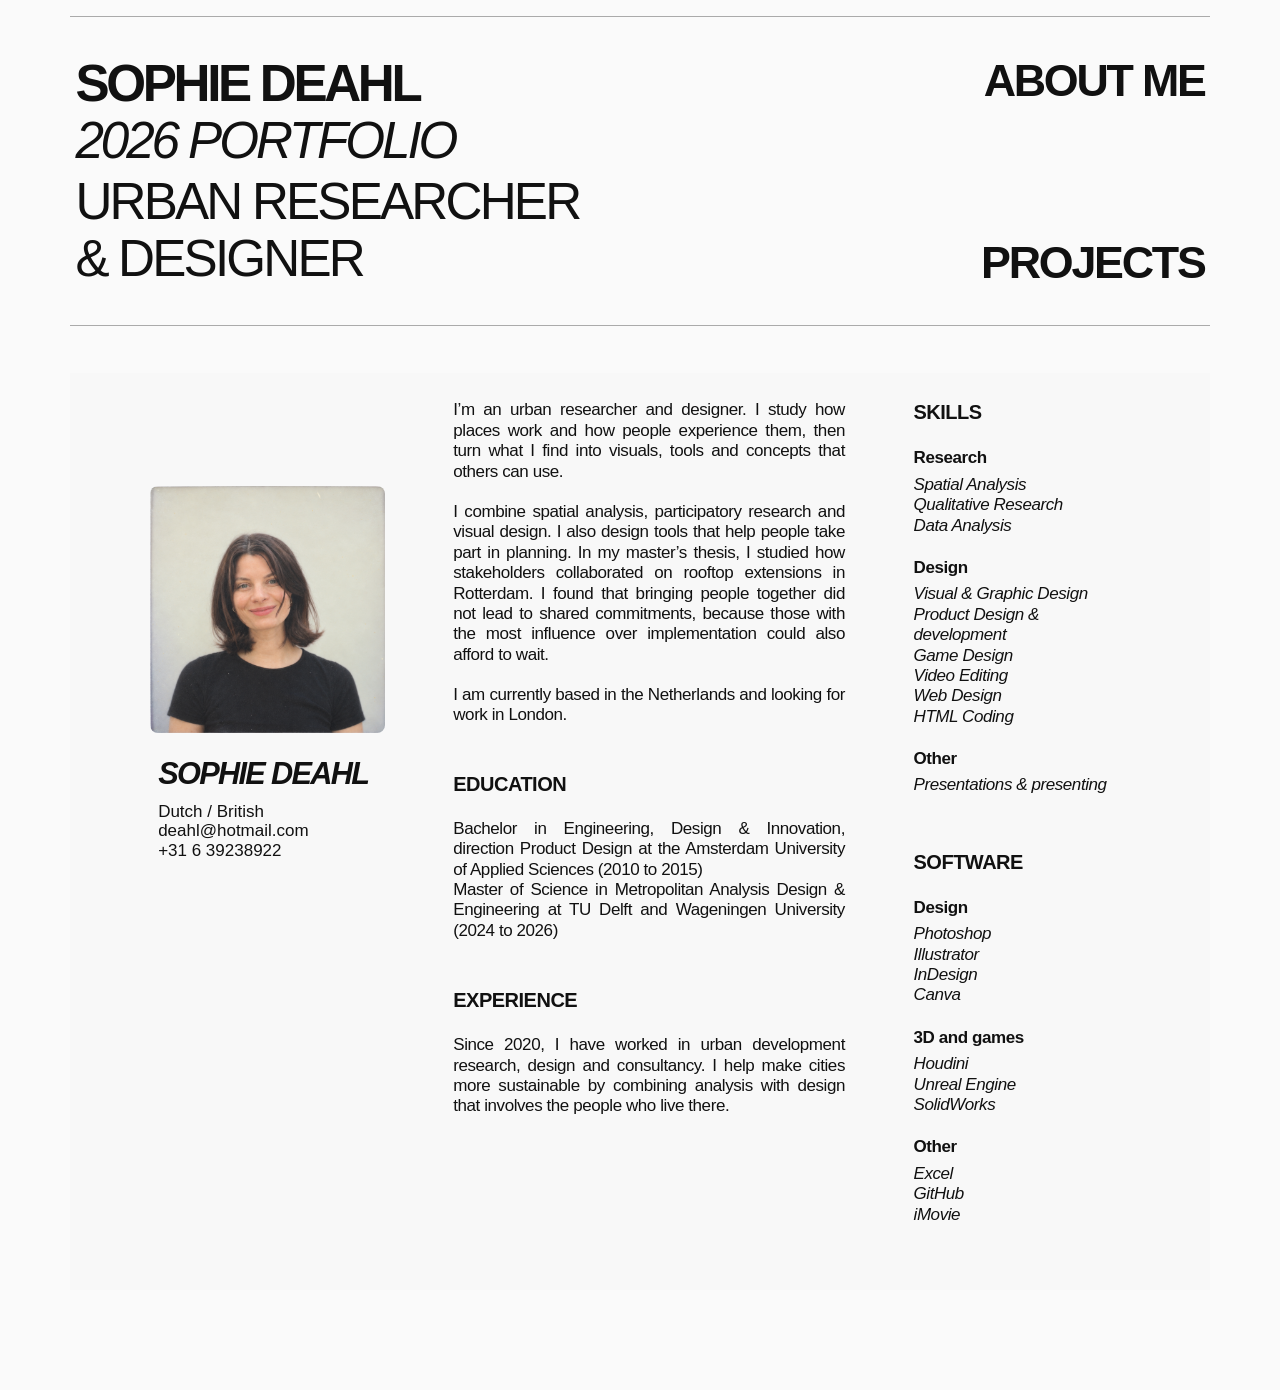
==== commit b05ad2e7: "Update about.html" ====
--- a/about.html
+++ b/about.html
@@ -461,23 +461,24 @@
               <li>Qualitative Research</li>
               <li>Data Analysis</li>
             </ul>
-
-            <h3>Participation</h3>
-            <ul>
-              <li>Participatory Tool Design</li>
-              <li>Creative Facilitation</li>
-              <li>Concept Development</li>
+              
             </ul>
 
             <h3>Design</h3>
             <ul>
               <li>Visual &amp; Graphic Design</li>
-              <li>Product Design</li>
+              <li>Product Design & development</li>
               <li>Game Design</li>
               <li>Video Editing</li>
               <li>Web Design</li>
               <li>HTML Coding</li>
-              <li>Creative Direction</li>
+
+              
+            <h3>Other</h3>
+            <ul>
+              <li>Presentations & presenting</li>
+         
+            </ul>
             </ul>
 
           </section>
@@ -504,7 +505,6 @@
             <h3>Other</h3>
             <ul>
               <li>Excel</li>
-              <li>Word</li>
               <li>GitHub</li>
               <li>iMovie</li>
             </ul>
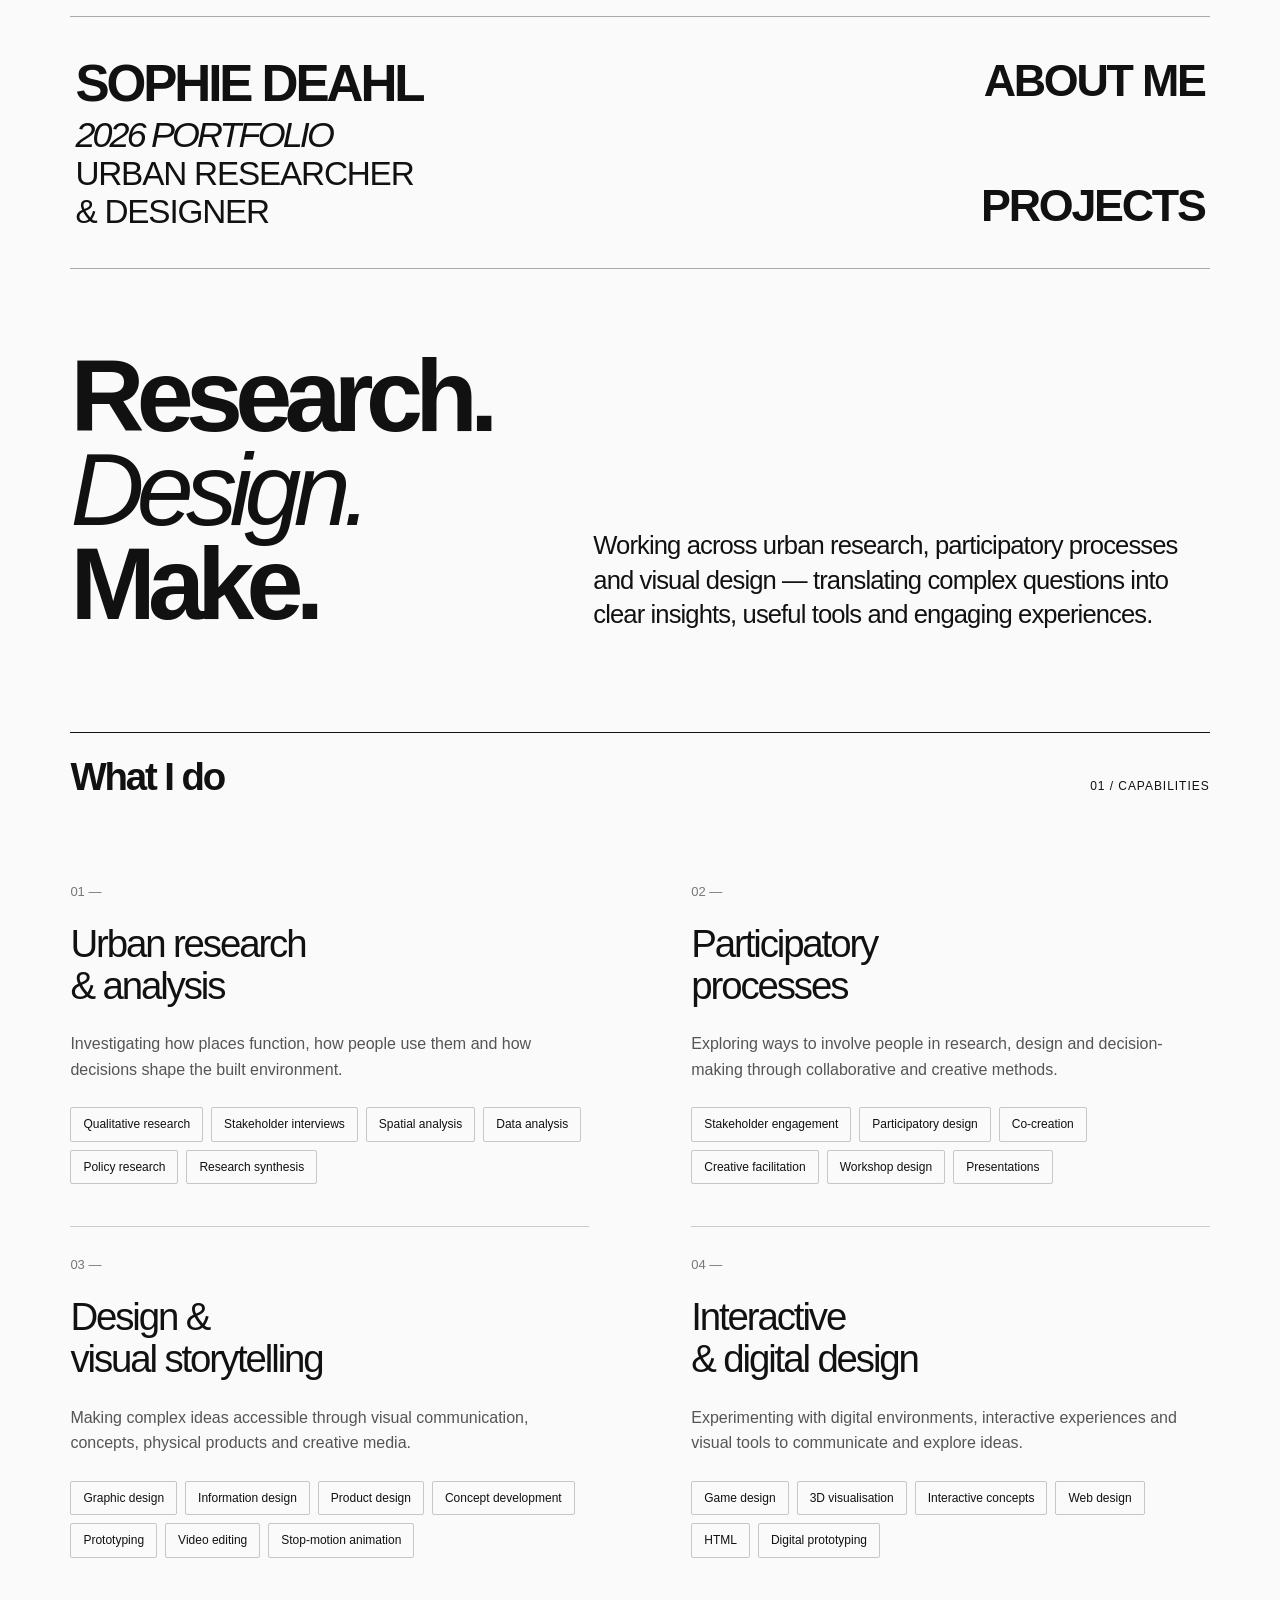
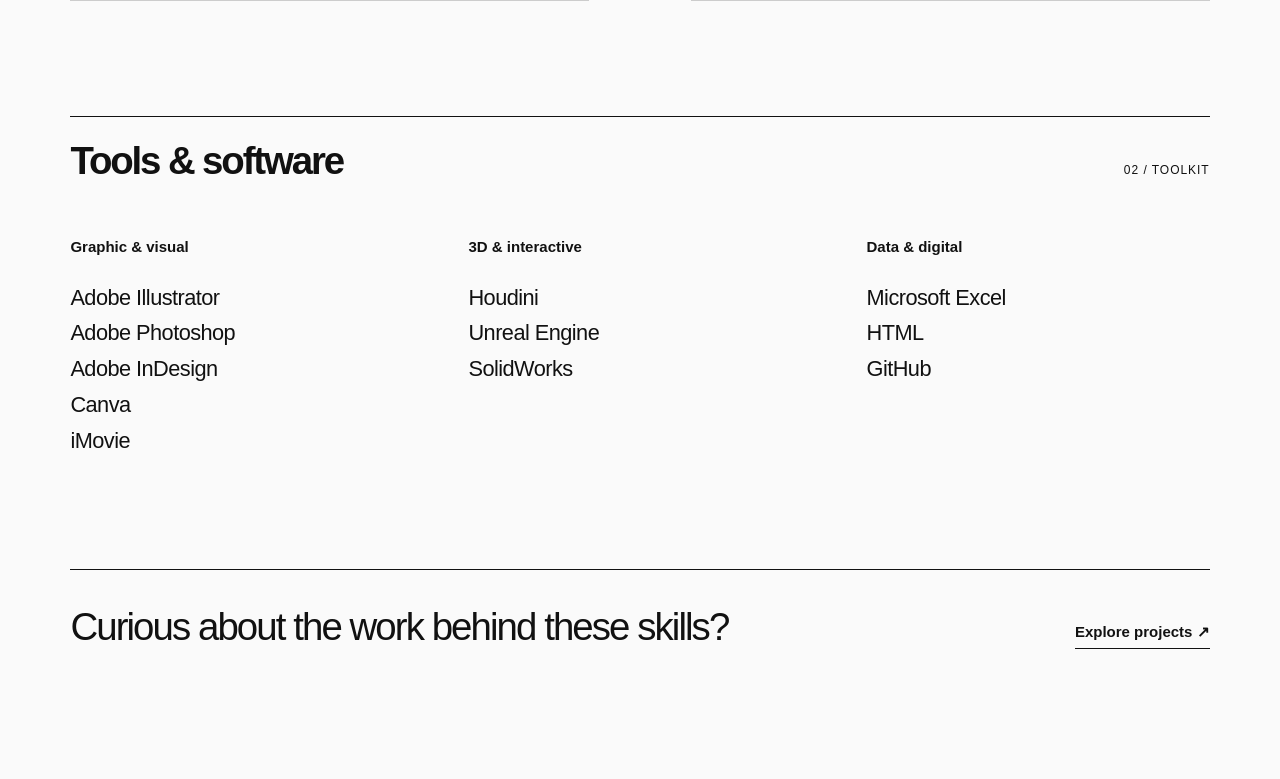
==== commit 52f44558: "Update about.html" ====
--- a/about.html
+++ b/about.html
@@ -1,3 +1,4 @@
+
 <!DOCTYPE html>
 <html lang="en">
 
@@ -5,8 +6,7 @@
   <meta charset="UTF-8">
   <meta name="viewport" content="width=device-width, initial-scale=1.0">
 
-  <title>About Me — Sophie Deahl</title>
-
+  <title>About — Sophie Deahl</title>
   <link rel="stylesheet" href="style.css">
 
   <style>
@@ -25,23 +25,22 @@
       font-family: Arial, Helvetica, sans-serif;
     }
 
-    /* SAME HEADER AS THE PORTFOLIO */
+    a {
+      color: inherit;
+    }
+
+    /* HEADER */
 
     .landing {
-      min-height: 0;
-      display: flex;
-      align-items: center;
       padding: 16px 5.5% 0;
     }
 
     .landing-inner {
-      width: 100%;
       max-width: 1700px;
       margin: 0 auto;
     }
 
     .landing-line {
-      width: 100%;
       height: 1px;
       background: #aaa;
     }
@@ -59,6 +58,8 @@
       line-height: 1.12;
       letter-spacing: -.055em;
       flex-shrink: 0;
+      color: inherit;
+      text-decoration: none;
     }
 
     .landing-nav {
@@ -66,19 +67,15 @@
       flex-direction: column;
       justify-content: space-between;
       align-items: flex-end;
-      min-width: 0;
       text-align: right;
     }
 
     .landing-nav a {
       font-size: clamp(30px, 3.5vw, 54px);
       font-weight: 700;
-      font-style: normal;
       letter-spacing: -.05em;
       line-height: 1.12;
       white-space: nowrap;
-      cursor: pointer;
-      color: inherit;
       text-decoration: none;
     }
 
@@ -88,180 +85,209 @@
       font-style: italic;
     }
 
-    /* ABOUT ME CONTENT */
-
-    .about-content {
-      width: 100%;
+    /* PAGE */
+
+    .about-page {
       max-width: 1700px;
       margin: 0 auto;
-      padding: 47px 5.5% 100px;
-    }
-
-    .about-panel {
-      width: 100%;
-      background: #f8f8f8;
-      padding: 27px 7% 65px;
-    }
-
-    .about-grid {
+      padding: 80px 5.5% 130px;
+    }
+
+    .eyebrow {
+      font-size: 12px;
+      font-weight: 700;
+      letter-spacing: .12em;
+      text-transform: uppercase;
+    }
+
+    /* INTRODUCTION */
+
+    .intro {
       display: grid;
-      grid-template-columns:
-        minmax(0, 1.03fr)
-        minmax(0, 1.72fr)
-        minmax(0, 0.95fr);
-      column-gap: 7%;
-      align-items: start;
-    }
-
-    /* LEFT COLUMN */
-
-    .about-left {
-      padding-top: 86px;
-    }
-
-    .about-photo {
+      grid-template-columns: 1fr 1.6fr;
+      gap: 9%;
+      padding-bottom: 100px;
+    }
+
+    .intro h1 {
+      margin: 0;
+      font-size: clamp(56px, 8vw, 130px);
+      line-height: .92;
+      letter-spacing: -.075em;
+      font-weight: 700;
+    }
+
+    .intro h1 span {
       display: block;
-      width: 100%;
-      max-width: 260px;
-      height: auto;
-      aspect-ratio: 1 / 1.05;
-      object-fit: cover;
-      object-position: center;
-      border-radius: 8px;
-      background: #e9e9e6;
-    }
-
-    .about-contact {
-      padding: 25px 8px 0;
-    }
-
-    .about-name {
-      margin: 0 0 12px;
-      font-size: clamp(25px, 2.4vw, 34px);
+    }
+
+    .intro h1 span:nth-child(2) {
+      font-style: italic;
+      font-weight: 400;
+    }
+
+    .intro-text {
+      align-self: end;
+      max-width: 650px;
+    }
+
+    .intro-text p {
+      font-size: clamp(20px, 2vw, 29px);
+      line-height: 1.35;
+      letter-spacing: -.035em;
+      margin: 0;
+    }
+
+    /* SECTION DIVIDERS */
+
+    .section-heading {
+      display: flex;
+      justify-content: space-between;
+      align-items: baseline;
+      gap: 20px;
+      border-top: 1px solid #111;
+      padding: 22px 0 55px;
+    }
+
+    .section-heading h2 {
+      margin: 0;
+      font-size: clamp(25px, 3vw, 42px);
       font-weight: 700;
-      font-style: italic;
-      line-height: 1.05;
       letter-spacing: -.055em;
-      white-space: nowrap;
-    }
-
-    .about-contact p,
-    .about-contact a {
+    }
+
+    .section-heading span {
+      font-size: 12px;
+      letter-spacing: .08em;
+      text-transform: uppercase;
+    }
+
+    /* CAPABILITIES */
+
+    .capabilities {
+      margin-bottom: 115px;
+    }
+
+    .capability-grid {
+      display: grid;
+      grid-template-columns: repeat(2, minmax(0, 1fr));
+      column-gap: 9%;
+    }
+
+    .capability {
+      padding: 30px 0 42px;
+      border-bottom: 1px solid #ccc;
+    }
+
+    .capability-number {
       display: block;
-      margin: 0;
-      color: #111;
-      font-size: 17px;
-      line-height: 1.14;
-      text-decoration: none;
-    }
-
-    .about-contact a:hover {
-      text-decoration: underline;
-    }
-
-    /* MIDDLE COLUMN */
-
-    .about-middle {
-      min-width: 0;
-    }
-
-    .about-middle p {
-      margin: 0 0 20px;
-      font-size: 17px;
+      margin-bottom: 24px;
+      font-size: 13px;
+      color: #777;
+    }
+
+    .capability h3 {
+      font-size: clamp(25px, 3vw, 39px);
+      line-height: 1.1;
+      letter-spacing: -.055em;
+      font-weight: 500;
+      margin: 0 0 24px;
+    }
+
+    .capability p {
+      max-width: 490px;
+      font-size: 16px;
+      line-height: 1.6;
+      color: #555;
+      margin: 0 0 25px;
+    }
+
+    .skill-list {
+      display: flex;
+      flex-wrap: wrap;
+      gap: 8px;
+    }
+
+    .skill-list span {
+      border: 1px solid #c7c7c7;
+      border-radius: 2px;
+      padding: 9px 12px;
+      font-size: 12px;
       line-height: 1.2;
-      letter-spacing: -.025em;
-      text-align: justify;
-      hyphens: none;
-    }
-
-    .about-section {
-      margin-top: 46px;
-    }
-
-    .about-section h2 {
-      margin: 0 0 23px;
-      font-size: 20px;
+    }
+
+    /* SOFTWARE */
+
+    .software {
+      margin-bottom: 110px;
+    }
+
+    .software-grid {
+      display: grid;
+      grid-template-columns: repeat(3, minmax(0, 1fr));
+      gap: 55px;
+    }
+
+    .software-group h3 {
+      font-size: 15px;
       font-weight: 700;
-      font-style: normal;
-      line-height: 1.2;
-      letter-spacing: -.025em;
-    }
-
-    .about-section p {
-      margin-bottom: 0;
-    }
-
-    .about-section + .about-section {
-      margin-top: 47px;
-    }
-
-    /* RIGHT COLUMN */
-
-    .about-right {
-      min-width: 0;
-    }
-
-    .about-right section + section {
-      margin-top: 54px;
-    }
-
-    .about-right h2 {
-      margin: 0 0 24px;
-      font-size: 20px;
-      font-weight: 700;
-      font-style: normal;
-      line-height: 1.2;
-      letter-spacing: -.025em;
-    }
-
-    .about-right h3 {
-      margin: 22px 0 6px;
-      font-size: 17px;
-      font-weight: 700;
-      font-style: normal;
-      line-height: 1.2;
-      letter-spacing: -.025em;
-    }
-
-    .about-right h2 + h3 {
-      margin-top: 0;
-    }
-
-    .about-right ul {
+      margin: 0 0 25px;
+    }
+
+    .software-group ul {
       list-style: none;
       padding: 0;
       margin: 0;
     }
 
-    .about-right li {
+    .software-group li {
+      font-size: clamp(17px, 1.7vw, 23px);
+      line-height: 1.65;
+      letter-spacing: -.025em;
+    }
+
+    /* CLOSING */
+
+    .closing {
+      border-top: 1px solid #111;
+      padding-top: 35px;
+      display: flex;
+      justify-content: space-between;
+      align-items: flex-end;
+      gap: 30px;
+    }
+
+    .closing p {
       margin: 0;
-      font-size: 17px;
-      font-weight: 400;
+      max-width: 700px;
+      font-size: clamp(23px, 3vw, 43px);
+      line-height: 1.15;
+      letter-spacing: -.05em;
+    }
+
+    .closing a {
+      font-size: 15px;
+      font-weight: 700;
+      text-decoration: none;
+      border-bottom: 1px solid #111;
+      padding-bottom: 7px;
+      white-space: nowrap;
+    }
+
+    .closing a:hover {
       font-style: italic;
-      line-height: 1.2;
-      letter-spacing: -.025em;
     }
 
     /* TABLET */
 
-    @media (max-width: 1050px) {
-      .about-panel {
-        padding: 28px 5% 60px;
-      }
-
-      .about-grid {
-        grid-template-columns:
-          minmax(0, 1fr)
-          minmax(0, 1.5fr);
-        gap: 40px;
-      }
-
-      .about-right {
-        grid-column: 2;
-      }
-
-      .about-left {
-        padding-top: 60px;
+    @media (max-width: 1000px) {
+      .intro {
+        grid-template-columns: 1fr;
+        gap: 55px;
+      }
+
+      .intro-text {
+        max-width: 700px;
       }
     }
 
@@ -274,7 +300,7 @@
 
       .landing-row {
         flex-direction: column;
-        gap: 50px;
+        gap: 45px;
         padding: 35px 5px;
       }
 
@@ -292,41 +318,41 @@
         font-size: clamp(26px, 6vw, 40px);
       }
 
-      .about-content {
-        padding: 30px 5% 70px;
-      }
-
-      .about-panel {
-        padding: 25px 20px 45px;
-      }
-
-      .about-grid {
+      .about-page {
+        padding: 65px 5% 90px;
+      }
+
+      .intro {
+        padding-bottom: 85px;
+      }
+
+      .intro h1 {
+        font-size: clamp(65px, 14vw, 100px);
+      }
+
+      .capability-grid {
         grid-template-columns: 1fr;
-        gap: 35px;
-      }
-
-      .about-left {
-        padding-top: 0;
-      }
-
-      .about-photo {
-        max-width: 260px;
-      }
-
-      .about-contact {
-        padding-left: 0;
-      }
-
-      .about-right {
-        grid-column: auto;
-      }
-
-      .about-middle p {
-        font-size: 17px;
-      }
-
-      .about-section {
-        margin-top: 38px;
+      }
+
+      .software-grid {
+        grid-template-columns: 1fr 1fr;
+        gap: 40px 25px;
+      }
+
+      .capabilities,
+      .software {
+        margin-bottom: 85px;
+      }
+
+      .closing {
+        flex-direction: column;
+        align-items: flex-start;
+      }
+    }
+
+    @media (max-width: 420px) {
+      .software-grid {
+        grid-template-columns: 1fr;
       }
     }
   </style>
@@ -361,161 +387,189 @@
     </div>
   </header>
 
-  <!-- ABOUT ME PAGE -->
-
-  <main class="about-content">
-
-    <div class="about-panel">
-
-      <div class="about-grid">
-
-        <!-- LEFT: PHOTO AND CONTACT -->
-
-        <div class="about-left">
-
-          <img
-            class="about-photo"
-            src="assets/about.png"
-            alt="Portrait of Sophie Deahl"
-          >
-
-          <div class="about-contact">
-
-            <h1 class="about-name">
-              SOPHIE DEAHL
-            </h1>
-
-            <p>Dutch / British</p>
-
-            <a href="mailto:deahl@hotmail.com">
-              deahl@hotmail.com
-            </a>
-
-            <a href="tel:+31639238922">
-              +31 6 39238922
-            </a>
-
+  <!-- MAIN CONTENT -->
+
+  <main class="about-page">
+
+    <!-- INTRO -->
+
+    <section class="intro">
+
+      <div>
+        <h1>
+          <span>Research.</span>
+          <span>Design.</span>
+          <span>Make.</span>
+        </h1>
+      </div>
+
+      <div class="intro-text">
+        <p>
+          Working across urban research, participatory
+          processes and visual design — translating
+          complex questions into clear insights,
+          useful tools and engaging experiences.
+        </p>
+      </div>
+
+    </section>
+
+    <!-- CAPABILITIES -->
+
+    <section class="capabilities">
+
+      <div class="section-heading">
+        <h2>What I do</h2>
+        <span>01 / Capabilities</span>
+      </div>
+
+      <div class="capability-grid">
+
+        <article class="capability">
+          <span class="capability-number">01 —</span>
+
+          <h3>Urban research<br>&amp; analysis</h3>
+
+          <p>
+            Investigating how places function, how
+            people use them and how decisions shape
+            the built environment.
+          </p>
+
+          <div class="skill-list">
+            <span>Qualitative research</span>
+            <span>Stakeholder interviews</span>
+            <span>Spatial analysis</span>
+            <span>Data analysis</span>
+            <span>Policy research</span>
+            <span>Research synthesis</span>
           </div>
-
+        </article>
+
+        <article class="capability">
+          <span class="capability-number">02 —</span>
+
+          <h3>Participatory<br>processes</h3>
+
+          <p>
+            Exploring ways to involve people in
+            research, design and decision-making
+            through collaborative and creative methods.
+          </p>
+
+          <div class="skill-list">
+            <span>Stakeholder engagement</span>
+            <span>Participatory design</span>
+            <span>Co-creation</span>
+            <span>Creative facilitation</span>
+            <span>Workshop design</span>
+            <span>Presentations</span>
+          </div>
+        </article>
+
+        <article class="capability">
+          <span class="capability-number">03 —</span>
+
+          <h3>Design &amp;<br>visual storytelling</h3>
+
+          <p>
+            Making complex ideas accessible through
+            visual communication, concepts,
+            physical products and creative media.
+          </p>
+
+          <div class="skill-list">
+            <span>Graphic design</span>
+            <span>Information design</span>
+            <span>Product design</span>
+            <span>Concept development</span>
+            <span>Prototyping</span>
+            <span>Video editing</span>
+            <span>Stop-motion animation</span>
+          </div>
+        </article>
+
+        <article class="capability">
+          <span class="capability-number">04 —</span>
+
+          <h3>Interactive<br>&amp; digital design</h3>
+
+          <p>
+            Experimenting with digital environments,
+            interactive experiences and visual tools
+            to communicate and explore ideas.
+          </p>
+
+          <div class="skill-list">
+            <span>Game design</span>
+            <span>3D visualisation</span>
+            <span>Interactive concepts</span>
+            <span>Web design</span>
+            <span>HTML</span>
+            <span>Digital prototyping</span>
+          </div>
+        </article>
+
+      </div>
+
+    </section>
+
+    <!-- SOFTWARE -->
+
+    <section class="software">
+
+      <div class="section-heading">
+        <h2>Tools &amp; software</h2>
+        <span>02 / Toolkit</span>
+      </div>
+
+      <div class="software-grid">
+
+        <div class="software-group">
+          <h3>Graphic &amp; visual</h3>
+          <ul>
+            <li>Adobe Illustrator</li>
+            <li>Adobe Photoshop</li>
+            <li>Adobe InDesign</li>
+            <li>Canva</li>
+            <li>iMovie</li>
+          </ul>
         </div>
 
-        <!-- MIDDLE: BIOGRAPHY, EDUCATION, EXPERIENCE -->
-
-        <div class="about-middle">
-
-          <p>
-           I’m an urban researcher and designer. I study how places work and how people experience them, then turn what I find into visuals, tools and concepts that others can use.
-
-
-          </p>
-
-          <p>
-          I combine spatial analysis, participatory research and visual design. I also design tools that help people take part in planning. In my master’s thesis, I studied how stakeholders collaborated on rooftop extensions in Rotterdam. I found that bringing people together did not lead to shared commitments, because those with the most influence over implementation could also afford to wait.
-
-
-          </p>
-
-          <p>
-         I am currently based in the Netherlands and looking for work in London.
-          </p>
-
-          <section class="about-section">
-
-            <h2>EDUCATION</h2>
-
-            <p>
-              Bachelor in Engineering, Design &amp; Innovation,
-              direction Product Design at the Amsterdam University of
-              Applied Sciences (2010 to 2015)
-              <br>
-              Master of Science in Metropolitan Analysis Design
-              &amp; Engineering at TU Delft
-              and Wageningen University (2024 to 2026)
-            </p>
-
-          </section>
-
-          <section class="about-section">
-
-            <h2>EXPERIENCE</h2>
-
-            <p>
-            Since 2020, I have worked in urban development research, design and consultancy. I help make cities more sustainable by combining analysis with design that involves the people who live there.
-            </p>
-
-          </section>
-
+        <div class="software-group">
+          <h3>3D &amp; interactive</h3>
+          <ul>
+            <li>Houdini</li>
+            <li>Unreal Engine</li>
+            <li>SolidWorks</li>
+          </ul>
         </div>
 
-        <!-- RIGHT: SKILLS AND SOFTWARE -->
-
-        <aside class="about-right">
-
-          <section>
-
-            <h2>SKILLS</h2>
-
-            <h3>Research</h3>
-            <ul>
-              <li>Spatial Analysis</li>
-              <li>Qualitative Research</li>
-              <li>Data Analysis</li>
-            </ul>
-              
-            </ul>
-
-            <h3>Design</h3>
-            <ul>
-              <li>Visual &amp; Graphic Design</li>
-              <li>Product Design & development</li>
-              <li>Game Design</li>
-              <li>Video Editing</li>
-              <li>Web Design</li>
-              <li>HTML Coding</li>
-
-              
-            <h3>Other</h3>
-            <ul>
-              <li>Presentations & presenting</li>
-         
-            </ul>
-            </ul>
-
-          </section>
-
-          <section>
-
-            <h2>SOFTWARE</h2>
-
-            <h3>Design</h3>
-            <ul>
-              <li>Photoshop</li>
-              <li>Illustrator</li>
-              <li>InDesign</li>
-              <li>Canva</li>
-            </ul>
-
-            <h3>3D and games</h3>
-            <ul>
-              <li>Houdini</li>
-              <li>Unreal Engine</li>
-              <li>SolidWorks</li>
-            </ul>
-
-            <h3>Other</h3>
-            <ul>
-              <li>Excel</li>
-              <li>GitHub</li>
-              <li>iMovie</li>
-            </ul>
-
-          </section>
-
-        </aside>
-
-      </div>
-
-    </div>
+        <div class="software-group">
+          <h3>Data &amp; digital</h3>
+          <ul>
+            <li>Microsoft Excel</li>
+            <li>HTML</li>
+            <li>GitHub</li>
+          </ul>
+        </div>
+
+      </div>
+
+    </section>
+
+    <!-- CLOSING -->
+
+    <section class="closing">
+      <p>
+        Curious about the work behind
+        these skills?
+      </p>
+
+      <a href="index.html#projects">
+        Explore projects ↗
+      </a>
+    </section>
 
   </main>
 
--- a/style.css
+++ b/style.css
@@ -1,286 +1,888 @@
 
 @import url('https://fonts.googleapis.com/css2?family=Arimo:ital,wght@0,400;0,700;1,400;1,700&display=swap');
 
-*{box-sizing:border-box}
-
-html{font-family:'Arimo',Arial,Helvetica,sans-serif}
-
-body{margin:0;background:#fafafa;color:#111}
-
-a{color:inherit;text-decoration:none}
-
-.site-header{
-  max-width:1700px;
-  margin:0 auto;
-  padding:88px 6.3% 43px;
-  display:flex;
-  align-items:flex-end;
-  justify-content:space-between;
-  border-bottom:1px solid #aaa;
-  gap:30px;
-}
-
-.identity{
-  display:flex;
-  flex-direction:column;
-  font-size:clamp(25px,2.5vw,38px);
-  line-height:1.1;
-  letter-spacing:-.055em;
-}
-
-.identity strong{
-  font-weight:700;
-  letter-spacing:-.065em;
-}
-
-.identity em{
-  font-weight:400;
-  font-style:italic;
-  letter-spacing:-.06em;
-}
-
-.identity span{
-  margin-top:3px;
-  font-weight:400;
-  letter-spacing:-.055em;
-}
-
-.resume-link{
-  font-weight:400;
-  font-style:normal;
-  font-size:clamp(16px,1.3vw,20px);
-  letter-spacing:-.035em;
-  color:#555;
-  white-space:nowrap;
-  margin-bottom:4px;
-}
-
-.resume-link:hover,
-.resume-link:focus-visible{
-  font-style:italic;
-  text-decoration:none;
-}
-
-.projects{
-  max-width:1700px;
-  margin:auto;
-  padding:23px 6.3% 70px;
-  display:grid;
-  grid-template-columns:repeat(4,minmax(0,1fr));
-  gap:24px 18px;
-}
-
-.project{display:block}
-
-.thumb{
-  position:relative;
-  aspect-ratio:0.71;
-  overflow:hidden;
-  border-radius:0;
-  background:#e9e9e9;
-  transition:transform .35s;
+
+/* ========================================
+   GLOBAL
+======================================== */
+
+:root {
+  --background: #fafafa;
+  --text: #111111;
+  --muted: #777777;
+  --line: #cccccc;
+
+  --body-size: 16px;
+  --heading-size: 18px;
+  --line-height: 1.4;
+}
+
+* {
+  box-sizing: border-box;
+}
+
+html {
+  font-family: 'Arimo', Arial, Helvetica, sans-serif;
+  scroll-behavior: smooth;
+}
+
+body {
+  margin: 0;
+  background: var(--background);
+  color: var(--text);
+  font-family: 'Arimo', Arial, Helvetica, sans-serif;
+}
+
+a {
+  color: inherit;
+  text-decoration: none;
+}
+
+img,
+video {
+  max-width: 100%;
+}
+
+
+/* ========================================
+   HEADER
+======================================== */
+
+.landing {
+  padding: 24px 5.5% 0;
+}
+
+.landing.open {
+  padding-top: 24px;
+}
+
+.landing-inner {
+  max-width: 1500px;
+  margin: 0 auto;
+}
+
+.landing-line {
+  height: 1px;
+  width: 100%;
+  background: #aaaaaa;
+}
+
+.landing-row {
+  display: flex;
+  justify-content: space-between;
+  align-items: flex-start;
+  gap: 40px;
+  padding: 20px 0;
+}
+
+.landing .identity {
+  display: flex;
+  flex-direction: column;
+  flex-shrink: 0;
+  font-size: clamp(21px, 2.2vw, 32px);
+  line-height: 1.1;
+  letter-spacing: -.055em;
+}
+
+.landing .identity strong {
+  font-weight: 700;
+  letter-spacing: -.06em;
+}
+
+.landing .identity em {
+  font-weight: 400;
+  font-style: italic;
+  font-size: .7em;
+  margin-top: 3px;
+}
+
+.landing .identity span {
+  font-weight: 400;
+  font-size: .65em;
+  letter-spacing: -.035em;
+}
+
+.landing-nav {
+  display: flex;
+  flex-direction: column;
+  align-items: flex-end;
+  gap: 5px;
+  text-align: right;
+}
+
+.landing-nav a {
+  font-size: clamp(20px, 1.7vw, 25px);
+  font-weight: 700;
+  line-height: 1.15;
+  letter-spacing: -.04em;
+}
+
+.landing-nav a:hover,
+.landing-nav a:focus-visible,
+.landing-nav a.active {
+  font-weight: 400;
+  font-style: italic;
+}
+
+
+/* ========================================
+   PAGE VISIBILITY
+======================================== */
+
+.content-section {
+  display: none;
+  width: 100%;
+  max-width: 1700px;
+  margin: 0 auto;
+  padding: 25px 5.5% 70px;
+}
+
+.content-section.visible {
+  display: block;
+}
+
+
+/* ========================================
+   ABOUT
+======================================== */
+
+#about {
+  padding-top: 32px;
+}
+
+.about-layout {
+  max-width: 1500px;
+  margin: 0 auto;
+}
+
+
+/* ========================================
+   VIDEO + PERSONAL DETAILS
+======================================== */
+
+.about-intro {
+  display: flex;
+  align-items: flex-start;
+  gap: 36px;
+  padding: 0 6% 32px;
+  border-bottom: 1px solid var(--line);
+}
+
+/* FIXED: Square video container instead of 16:9 */
+
+.intro-video {
+  flex: 0 0 320px;
+  width: 320px;
+  max-width: 100%;
+  aspect-ratio: 1 / 1;
+  overflow: hidden;
+  background: #e9e9e6;
+}
+
+.intro-video video {
+  display: block;
+  width: 100%;
+  height: 100%;
+  object-fit: contain;
+  object-position: center;
+}
+
+.intro-details {
+  border-left: 1px solid var(--line);
+  padding-left: 30px;
+  min-height: 180px;
+}
+
+
+/* ========================================
+   UNIFORM ABOUT TYPOGRAPHY
+======================================== */
+
+#about h2 {
+  margin: 0 0 16px;
+  font-family: 'Arimo', Arial, Helvetica, sans-serif;
+  font-size: var(--heading-size);
+  font-weight: 700;
+  font-style: normal;
+  line-height: 1.25;
+  letter-spacing: -.015em;
+}
+
+#about p,
+#about a,
+#about li,
+#about h3 {
+  font-family: 'Arimo', Arial, Helvetica, sans-serif;
+  font-size: var(--body-size);
+  line-height: var(--line-height);
+  letter-spacing: -.015em;
+}
+
+#about p {
+  margin-top: 0;
+}
+
+.intro-details p,
+.intro-details a {
+  display: block;
+  margin: 0 0 6px;
+  font-weight: 400;
+  font-style: normal;
+  overflow-wrap: anywhere;
+}
+
+.intro-details a:hover {
+  text-decoration: underline;
+}
+
+
+/* ========================================
+   THREE-COLUMN LAYOUT
+======================================== */
+
+.about-columns {
+  display: grid;
+
+  grid-template-columns:
+    minmax(0, 1.05fr)
+    minmax(0, 1.12fr)
+    minmax(0, .78fr);
+
+  gap: 0;
+  padding-top: 28px;
+  align-items: stretch;
+}
+
+.about-bio,
+.about-middle,
+.about-right {
+  min-width: 0;
+}
+
+.about-bio {
+  padding: 0 34px 0 0;
+}
+
+.about-middle {
+  border-left: 1px solid var(--line);
+  padding: 0 34px;
+}
+
+.about-right {
+  border-left: 1px solid var(--line);
+  padding: 0 0 0 34px;
+}
+
+
+/* ========================================
+   BIOGRAPHY
+======================================== */
+
+.about-bio p {
+  margin-bottom: 20px;
+  font-weight: 400;
+  font-style: normal;
+}
+
+
+/* ========================================
+   EDUCATION
+======================================== */
+
+.education-entry {
+  margin-bottom: 22px;
+}
+
+.education-entry:last-child {
+  margin-bottom: 0;
+}
+
+.education-entry p {
+  margin: 0;
+}
+
+.education-entry .degree,
+.education-entry .degree a {
+  font-weight: 700;
+}
+
+.education-entry .dates {
+  color: var(--muted);
+  margin-top: 2px;
+}
+
+.education-entry a:hover,
+.education-entry a:focus-visible {
+  text-decoration: underline;
+  text-underline-offset: 3px;
+}
+
+
+/* ========================================
+   EXPERIENCE
+======================================== */
+
+/* The divider goes between
+   EDUCATION and EXPERIENCE only. */
+
+.experience-section {
+  margin-top: 28px;
+  padding-top: 22px;
+  border-top: 1px solid var(--line);
+}
+
+.experience-entry {
+  margin-bottom: 24px;
+}
+
+.experience-entry:last-child {
+  margin-bottom: 0;
+}
+
+#about .experience-entry h3 {
+  margin: 0;
+  font-weight: 700;
+  font-style: normal;
+}
+
+.experience-entry .dates {
+  color: var(--muted);
+  margin: 0 0 12px;
+}
+
+.experience-entry p {
+  margin-bottom: 16px;
+}
+
+
+/* ========================================
+   SKILLS
+======================================== */
+
+.about-right h3 {
+  margin: 0 0 4px;
+  font-weight: 700;
+  font-style: normal;
+}
+
+.skill-group {
+  margin-bottom: 15px;
+}
+
+.skill-group:last-child {
+  margin-bottom: 0;
+}
+
+.about-right ul {
+  list-style: none;
+  padding: 0;
+  margin: 0;
+}
+
+.about-right li {
+  margin: 0;
+  font-weight: 400;
+  font-style: italic;
+}
+
+
+/* ========================================
+   SOFTWARE
+======================================== */
+
+.software-section {
+  border-top: 1px solid var(--line);
+  margin-top: 25px;
+  padding-top: 20px;
+}
+
+.software-groups {
+  display: grid;
+  grid-template-columns: repeat(2, minmax(0, 1fr));
+  column-gap: 18px;
+  row-gap: 14px;
+}
+
+.software-group {
+  min-width: 0;
+}
+
+
+/* ========================================
+   PROJECTS
+======================================== */
+
+.projects {
+  max-width: 1700px;
+  margin: auto;
+  display: grid;
+  grid-template-columns: repeat(4, minmax(0, 1fr));
+  gap: 24px 18px;
+}
+
+.project {
+  display: block;
+  min-width: 0;
+}
+
+.thumb {
+  position: relative;
+  aspect-ratio: .71;
+  overflow: hidden;
+  background: #e9e9e9;
+  transition: transform .35s;
 }
 
 .project:hover .thumb,
-.project:focus-visible .thumb{
-  transform:scale(1.04);
-  z-index:1;
-}
-
-.thumb img{
-  width:100%;
-  height:100%;
-  object-fit:cover;
-  display:block;
-  filter:grayscale(1) contrast(1.4) brightness(.85);
-  transition:filter .35s,transform .35s;
-}
-
-.overlay{
-  position:absolute;
-  inset:0;
-  display:flex;
-  align-items:center;
-  justify-content:flex-start;
-  text-align:left;
-  padding:clamp(12px,1.4vw,22px);
-  background:rgba(0,0,0,.12);
-  color:#fff;
-  font-size:clamp(19px,2.35vw,38px);
-  font-weight:700;
-  font-style:italic;
-  letter-spacing:-.065em;
-  line-height:1.04;
-  opacity:1;
-  transition:color .35s,background .35s;
-}
-
-.overlay span{
-  display:block;
-  width:100%;
-  overflow-wrap:break-word;
+.project:focus-visible .thumb {
+  transform: scale(1.04);
+  z-index: 1;
+}
+
+.thumb img {
+  display: block;
+  width: 100%;
+  height: 100%;
+  object-fit: cover;
+  filter: grayscale(1) contrast(1.4) brightness(.85);
+  transition: filter .35s, transform .35s;
+}
+
+.overlay {
+  position: absolute;
+  inset: 0;
+
+  display: flex;
+  align-items: center;
+  justify-content: flex-start;
+
+  padding: clamp(12px, 1.4vw, 22px);
+
+  background: rgba(0, 0, 0, .12);
+  color: #ffffff;
+
+  font-size: clamp(19px, 2.35vw, 38px);
+  font-weight: 700;
+  font-style: italic;
+  letter-spacing: -.065em;
+  line-height: 1.04;
+
+  transition: color .35s, background .35s;
+}
+
+.overlay span {
+  display: block;
+  width: 100%;
+  overflow-wrap: break-word;
 }
 
 .project:hover img,
-.project:focus-visible img{
-  filter:grayscale(0) contrast(1) brightness(1);
-  transform:scale(1.025);
+.project:focus-visible img {
+  filter: grayscale(0) contrast(1) brightness(1);
+  transform: scale(1.025);
 }
 
 .project:hover .overlay,
-.project:focus-visible .overlay{
-  color:#111;
-  background:rgba(255,255,255,.16);
-}
-
-.project:focus-visible{
-  outline:3px solid #111;
-  outline-offset:4px;
-}
-
-.page{
-  padding:42px 6.3% 70px;
-  max-width:1600px;
-  margin:auto;
-}
-
-.back{
-  font-style:italic;
-  display:inline-block;
-  margin-bottom:35px;
-}
-
-.back:hover{text-decoration:underline}
-
-h1{
-  font-size:clamp(30px,4vw,58px);
-  letter-spacing:-.05em;
-  font-weight:500;
-  margin:0 0 22px;
-}
-
-.pdf-frame{
-  width:100%;
-  height:80vh;
-  min-height:500px;
-  border:1px solid #ddd;
-  background:#eee;
-}
-
-.download{
-  display:inline-block;
-  border-bottom:1px solid;
-  margin:0 0 20px;
-  font-style:italic;
-}
-
-footer{
-  padding:20px 6.3% 30px;
-  color:#777;
-  font-size:12px;
-}
-
-@media(max-width:900px){
-  .projects{
-    grid-template-columns:repeat(2,minmax(0,1fr));
-  }
-  .site-header{
-    padding-top:45px;
-  }
-  .overlay{
-    font-size:clamp(22px,3.8vw,38px);
-  }
-}
-
-@media(max-width:520px){
-  .site-header{
-    padding:35px 5% 28px;
-    align-items:flex-start;
-  }
-  .identity{
-    font-size:23px;
-  }
-  .resume-link{
-    font-size:14px;
-    margin-top:4px;
-  }
-  .projects{
-    padding:18px 5% 40px;
-    gap:14px;
-    grid-template-columns:1fr;
-  }
-  .overlay{
-    font-size:clamp(30px,7vw,44px);
-    padding:22px;
-  }
-  .page{
-    padding:30px 5%;
-  }
-  .pdf-frame{
-    height:65vh;
-    min-height:400px;
-  }
-}
-
-@media(hover:none){
-  .overlay{
-    opacity:1;
-    background:rgba(0,0,0,.12);
-    color:#fff;
-  }
-  .thumb img{
-    filter:grayscale(1) contrast(1.4) brightness(.85);
-  }
-}
-
-
-/* ABOUT ME — LARGER TEXT AND ORIGINAL PROPORTIONS */
-
-@media (min-width: 1001px) {
-
-  .about-layout {
+.project:focus-visible .overlay {
+  color: #111111;
+  background: rgba(255, 255, 255, .16);
+}
+
+.project:focus-visible {
+  outline: 3px solid #111111;
+  outline-offset: 4px;
+}
+
+
+/* ========================================
+   PROJECT DETAIL PAGES
+======================================== */
+
+.page {
+  padding: 42px 6.3% 70px;
+  max-width: 1600px;
+  margin: auto;
+}
+
+.back {
+  display: inline-block;
+  margin-bottom: 35px;
+  font-style: italic;
+}
+
+.back:hover {
+  text-decoration: underline;
+}
+
+h1 {
+  font-size: clamp(30px, 4vw, 58px);
+  letter-spacing: -.05em;
+  font-weight: 500;
+  margin: 0 0 22px;
+}
+
+.pdf-frame {
+  width: 100%;
+  height: 80vh;
+  min-height: 500px;
+  border: 1px solid #dddddd;
+  background: #eeeeee;
+}
+
+.download {
+  display: inline-block;
+  border-bottom: 1px solid;
+  margin: 0 0 20px;
+  font-style: italic;
+}
+
+footer {
+  padding: 20px 6.3% 30px;
+  color: #777777;
+  font-size: 12px;
+}
+
+
+/* ========================================
+   TABLET
+======================================== */
+
+@media (max-width: 1050px) {
+
+  .about-intro {
+    padding-left: 0;
+    padding-right: 0;
+  }
+
+  .about-columns {
     grid-template-columns:
-      minmax(0, 1.03fr)
-      minmax(0, 1.8fr)
-      minmax(0, .95fr);
-    column-gap: 6%;
-  }
-
-  .about-middle p {
-    font-size: clamp(18px, 1.32vw, 21px);
-    line-height: 1.18;
-    letter-spacing: -.025em;
-  }
-
-  .about-middle h2,
-  .about-right h2 {
-    font-size: clamp(20px, 1.48vw, 23px);
-  }
-
-  .about-right li {
-    font-size: clamp(18px, 1.32vw, 21px);
-    line-height: 1.18;
-  }
-
-  .about-contact p,
-  .about-contact a {
-    font-size: clamp(18px, 1.32vw, 21px);
-  }
-
-  .about-contact h2 {
-    font-size: clamp(30px, 2.4vw, 36px);
-  }
-
-  .about-layout {
-    padding-top: 28px;
-    padding-bottom: 65px;
-  }
-
-  .about-middle section {
-    margin-top: 46px;
-  }
-
-  .about-right section + section {
-    margin-top: 54px;
-  }
-}
+      minmax(0, 1fr)
+      minmax(0, 1.15fr);
+  }
+
+  .about-bio {
+    padding-right: 28px;
+  }
+
+  .about-middle {
+    padding-right: 0;
+    padding-left: 28px;
+  }
+
+  .about-right {
+    grid-column: 1 / -1;
+    border-left: 0;
+    border-top: 1px solid var(--line);
+
+    margin-top: 30px;
+    padding: 24px 0 0;
+
+    display: grid;
+    grid-template-columns: 1fr 1fr;
+    gap: 30px;
+  }
+
+  .software-section {
+    margin-top: 0;
+    padding-top: 0;
+    border-top: 0;
+  }
+
+  .projects {
+    grid-template-columns: repeat(3, minmax(0, 1fr));
+  }
+
+}
+
+
+/* ========================================
+   MOBILE
+======================================== */
+
+@media (max-width: 700px) {
+
+  .landing,
+  .landing.open {
+    padding: 24px 5% 0;
+  }
+
+  .landing-row {
+    gap: 24px;
+  }
+
+  .landing .identity {
+    font-size: 24px;
+  }
+
+  .landing-nav a {
+    font-size: 20px;
+  }
+
+  .content-section {
+    padding: 24px 5% 50px;
+  }
+
+  .about-intro {
+    flex-direction: column;
+    gap: 22px;
+  }
+
+  .intro-video {
+    flex: none;
+    width: 100%;
+    max-width: 320px;
+  }
+
+  .intro-details {
+    border-left: 0;
+    padding-left: 0;
+    min-height: 0;
+  }
+
+  .about-columns {
+    display: block;
+    padding-top: 26px;
+  }
+
+  .about-bio,
+  .about-middle,
+  .about-right {
+    border-left: 0;
+    padding: 0;
+  }
+
+  .about-middle,
+  .about-right {
+    border-top: 1px solid var(--line);
+    margin-top: 26px;
+    padding-top: 24px;
+  }
+
+  .about-right {
+    display: block;
+  }
+
+  .software-section {
+    border-top: 1px solid var(--line);
+    margin-top: 26px;
+    padding-top: 24px;
+  }
+
+  .projects {
+    grid-template-columns: 1fr;
+    gap: 14px;
+  }
+
+  .overlay {
+    font-size: clamp(30px, 7vw, 44px);
+    padding: 22px;
+  }
+
+  .page {
+    padding: 30px 5%;
+  }
+
+  .pdf-frame {
+    height: 65vh;
+    min-height: 400px;
+  }
+
+}
+
+
+/* ========================================
+   TOUCH DEVICES
+======================================== */
+
+@media (hover: none) {
+
+  .overlay {
+    background: rgba(0, 0, 0, .12);
+    color: #ffffff;
+  }
+
+  .thumb img {
+    filter: grayscale(1) contrast(1.4) brightness(.85);
+  }
+
+}
+
+
+/* ========================================
+   REDUCED MOTION
+======================================== */
+
+@media (prefers-reduced-motion: reduce) {
+
+  html {
+    scroll-behavior: auto;
+  }
+
+  .thumb,
+  .thumb img,
+  .overlay {
+    transition: none;
+  }
+
+}
+
+
+
+/* Experience links – same hover effect as education */
+
+.experience-entry h3 a {
+  color: inherit;
+  text-decoration: none;
+}
+
+.experience-entry h3 a:hover {
+  text-decoration: underline;
+  text-underline-offset: 3px;
+}
+
+
+/* ==========================================
+   PROJECT FOLD-OUT DESCRIPTION PANELS
+   ========================================== */
+
+#project-grid {
+  overflow: visible;
+}
+
+#project-grid .project {
+  position: relative;
+  isolation: isolate;
+}
+
+#project-grid .project:hover,
+#project-grid .project:focus-within,
+#project-grid .project.is-open {
+  z-index: 30;
+}
+
+#project-grid .project .thumb {
+  position: relative;
+  z-index: 2;
+}
+
+/* FOLD-OUT SQUARE */
+
+#project-grid .project-info {
+  position: absolute;
+  top: 0;
+  left: 100%;
+  width: 100%;
+  height: 100%;
+  box-sizing: border-box;
+
+  padding: clamp(12px, 1.6vw, 24px);
+
+  background: rgba(255, 255, 255, 0.91);
+  color: #111;
+
+  backdrop-filter: blur(7px);
+  -webkit-backdrop-filter: blur(7px);
+
+  display: flex;
+  flex-direction: column;
+  justify-content: center;
+  gap: clamp(10px, 1.2vw, 18px);
+
+  opacity: 0;
+  visibility: hidden;
+  pointer-events: none;
+
+  transform: perspective(700px) rotateY(-75deg);
+  transform-origin: left center;
+
+  transition:
+    opacity .24s ease,
+    transform .36s ease,
+    visibility .36s;
+
+  overflow: auto;
+  z-index: 1;
+}
+
+/* FOLD OUT TO THE LEFT */
+
+#project-grid .project.fold-left .project-info {
+  left: auto;
+  right: 100%;
+
+  transform-origin: right center;
+  transform: perspective(700px) rotateY(75deg);
+}
+
+/* SHOW ON HOVER */
+
+#project-grid .project:hover .project-info,
+#project-grid .project:focus-within .project-info,
+#project-grid .project.is-open .project-info {
+  opacity: 1;
+  visibility: visible;
+  transform: rotateY(0deg);
+  pointer-events: auto;
+}
+
+/* KEYWORDS */
+
+#project-grid .project-info-keywords {
+  font-family: 'Arimo', Arial, sans-serif;
+  font-weight: 700;
+  font-size: clamp(11px, 1vw, 15px);
+  line-height: 1.4;
+  text-transform: uppercase;
+  letter-spacing: -.015em;
+}
+
+/* DIVIDING LINE */
+
+#project-grid .project-info-rule {
+  border: 0;
+  border-top: 1px solid #bbb;
+  margin: 0;
+}
+
+/* DESCRIPTION */
+
+#project-grid .project-info-description {
+  margin: 0;
+  font-size: clamp(12px, 1.05vw, 16px);
+  line-height: 1.42;
+  font-weight: 400;
+}
+
+/* YEAR */
+
+#project-grid .project-info-year {
+  font-size: 12px;
+  opacity: .65;
+}
+
+/* MOBILE */
+
+@media (max-width: 700px) {
+  #project-grid .project-info {
+    left: 0 !important;
+    right: auto !important;
+    top: 100%;
+
+    transform-origin: top center !important;
+    transform: translateY(-8px) !important;
+  }
+
+  #project-grid .project.is-open .project-info,
+  #project-grid .project:focus-within .project-info {
+    transform: translateY(0) !important;
+  }
+}
+
+/* REDUCED MOTION */
+
+@media (prefers-reduced-motion: reduce) {
+  #project-grid .project-info {
+    transition: none;
+  }
+}
+
